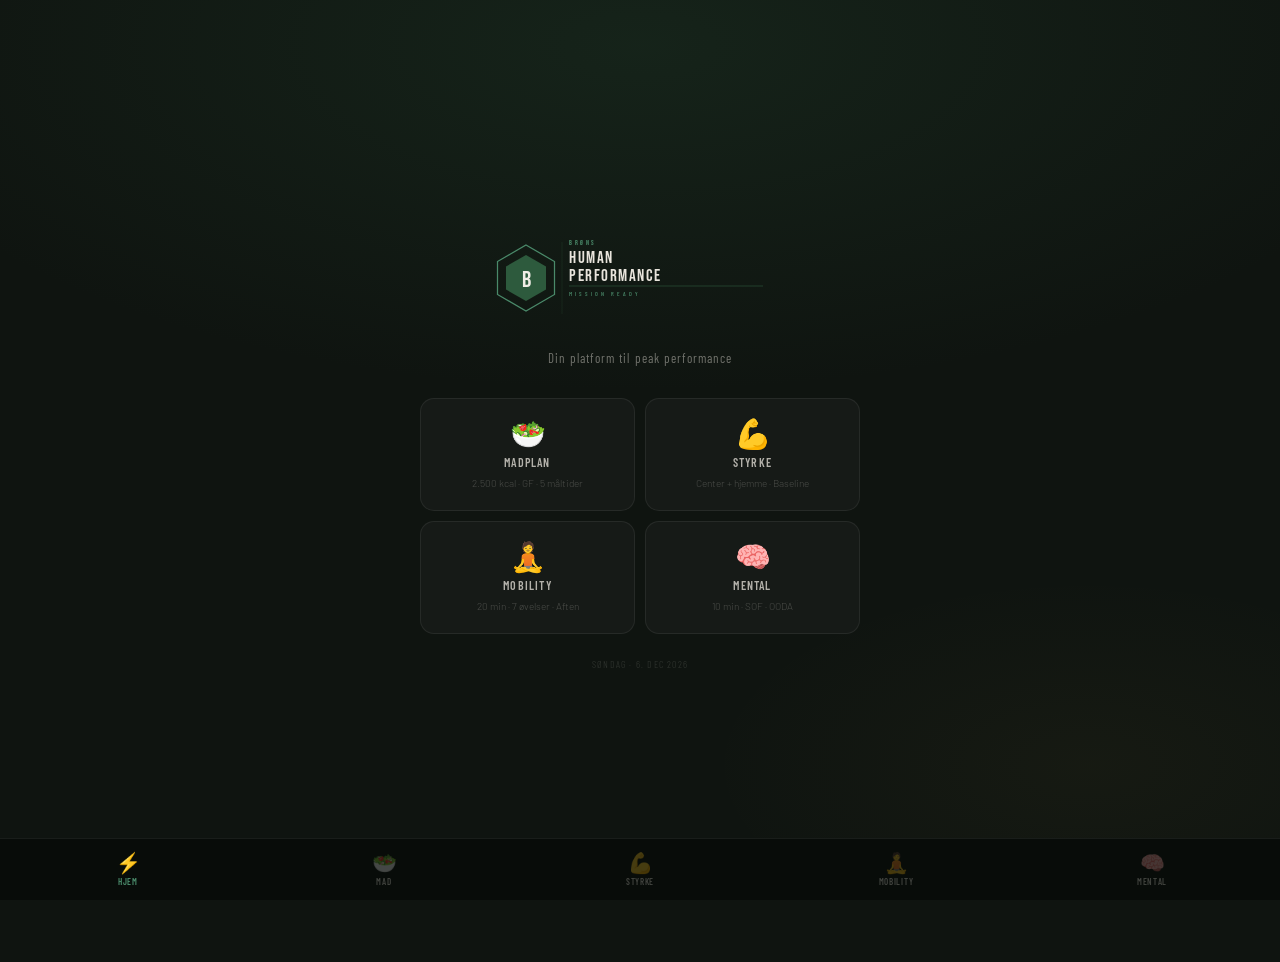
==== index.html.html @ a3b0b92b "Add files via upload" ====
<!DOCTYPE html>
<html lang="da">
<head>
<meta charset="UTF-8">
<meta name="viewport" content="width=device-width, initial-scale=1.0, viewport-fit=cover">
<meta name="apple-mobile-web-app-capable" content="yes">
<meta name="apple-mobile-web-app-status-bar-style" content="black-translucent">
<meta name="apple-mobile-web-app-title" content="BHP">
<meta name="mobile-web-app-capable" content="yes">
<meta name="theme-color" content="#0F1410">
<link rel="icon" type="image/png" sizes="32x32" href="[data-uri]">
<link rel="apple-touch-icon" sizes="180x180" href="[data-uri]">
<link rel="icon" type="image/png" sizes="512x512" href="[data-uri]">
<title>Brøns Human Performance</title>
<link href="https://fonts.googleapis.com/css2?family=Bebas+Neue&family=Barlow:wght@300;400;500;600;700&family=Barlow+Condensed:wght@300;400;500;600;700&family=Instrument+Serif:ital@0;1&family=DM+Sans:wght@300;400;500&family=Fraunces:wght@400;600;700&display=swap" rel="stylesheet">
<style>

/* ═══════════════════════════════════
   DESIGN SYSTEM — DARK
   Brøns Human Performance
═══════════════════════════════════ */
:root{
  --bg:#0F1410;
  --sur:#161A17;
  --sur2:#1C211E;
  --bor:rgba(255,255,255,0.07);
  --bor2:rgba(255,255,255,0.12);
  --txt:#E8E4DC;
  --mut:rgba(232,228,220,0.45);
  --mut2:rgba(232,228,220,0.25);
  --acc:#2D5A3D;
  --acl:rgba(45,90,61,0.15);
  --acm:#4A8A6A;
  --gold:#C8A84B;
  --goldl:rgba(200,168,75,0.12);
  --red:#C85A5A;
  --redl:rgba(200,90,90,0.12);
  --blue:#5A8AC8;
  --bluel:rgba(90,138,200,0.12);
  --pink:#A05070;
  --pinkl:rgba(160,80,112,0.12);
  --amber:#C89050;
  --ambl:rgba(200,144,80,0.12);
  --rad:10px;
}
*{box-sizing:border-box;margin:0;padding:0}
html{-webkit-text-size-adjust:100%}
body{
  background:var(--bg);
  font-family:'Barlow',sans-serif;
  font-weight:300;
  color:var(--txt);
  min-height:100vh;
  overflow-x:hidden;
  -webkit-font-smoothing:antialiased;
}

/* ── APP SHELL ── */
.app-header{
  position:fixed;top:0;left:0;right:0;
  z-index:200;
  height:54px;
  padding-top:env(safe-area-inset-top,0px);
  background:rgba(12,16,13,0.95);
  border-bottom:1px solid var(--bor);
  display:flex;align-items:center;
  justify-content:space-between;
  padding-left:1.25rem;padding-right:1rem;
  backdrop-filter:blur(16px);
  -webkit-backdrop-filter:blur(16px);
}
.app-header.hidden{display:none}
.header-module{
  font-family:'Barlow Condensed',sans-serif;
  font-size:16px;font-weight:600;
  letter-spacing:0.1em;text-transform:uppercase;
  color:var(--txt);
}
.header-logo-small{display:flex;align-items:center;}

.app-nav{
  position:fixed!important;bottom:0!important;left:0!important;right:0!important;
  z-index:200!important;
  background:rgba(9,13,10,0.97);
  border-top:1px solid var(--bor);
  display:flex!important;
  padding-bottom:env(safe-area-inset-bottom,0px);
  height:calc(62px + env(safe-area-inset-bottom,0px));
  backdrop-filter:blur(16px);
  -webkit-backdrop-filter:blur(16px);
}
.nav-item{
  flex:1;display:flex;flex-direction:column;
  align-items:center;justify-content:center;gap:3px;
  cursor:pointer;-webkit-tap-highlight-color:transparent;
  touch-action:manipulation;border:none;background:none;
  color:var(--mut2);transition:color 0.18s;
  min-height:44px;padding:6px 4px;
}
.nav-item.active{color:var(--acm);}
.nav-item:active{opacity:0.6;transform:scale(0.95);}
.nav-icon{font-size:20px;line-height:1;}
.nav-label{
  font-family:'Barlow Condensed',sans-serif;
  font-size:9px;font-weight:600;
  letter-spacing:0.08em;text-transform:uppercase;
}

.view-panel{
  display:none;min-height:100vh;
  padding-top:54px;
  padding-bottom:calc(62px + env(safe-area-inset-bottom,0px));
  background:var(--bg);
}
.view-panel.active{display:block;}
#view-home{padding-top:0;background:var(--bg);}

/* ── SPLASH ── */
.splash{
  min-height:100vh;
  display:flex;flex-direction:column;
  align-items:center;justify-content:center;
  padding:2rem 1.5rem;text-align:center;
  position:relative;overflow:hidden;
}
.splash::before{
  content:'';position:absolute;inset:0;
  background:
    radial-gradient(ellipse 90% 55% at 50% 5%, rgba(45,90,61,0.22) 0%, transparent 70%),
    radial-gradient(ellipse 50% 35% at 85% 85%, rgba(200,168,75,0.04) 0%, transparent 60%);
  pointer-events:none;
}
.splash-content{position:relative;z-index:1;width:100%;max-width:440px;margin:0 auto;}
.splash-logo{margin-bottom:1.5rem;display:flex;justify-content:center;}
.splash-tagline{
  font-family:'Barlow Condensed',sans-serif;
  font-size:13px;font-weight:400;
  color:var(--mut);letter-spacing:0.08em;
  margin-bottom:2rem;
}
.splash-grid{display:grid;grid-template-columns:1fr 1fr;gap:10px;margin-bottom:1.5rem;}
.splash-card{
  background:var(--sur);border:1px solid var(--bor);border-radius:14px;
  padding:1.25rem 0.75rem;cursor:pointer;
  -webkit-tap-highlight-color:transparent;touch-action:manipulation;
  transition:all 0.18s;display:flex;flex-direction:column;
  align-items:center;gap:7px;min-height:44px;
}
.splash-card:active{background:var(--acl);border-color:rgba(74,138,106,0.3);transform:scale(0.97);}
.splash-card-icon{font-size:1.8rem;line-height:1;}
.splash-card-label{
  font-family:'Barlow Condensed',sans-serif;
  font-size:12px;font-weight:600;letter-spacing:0.1em;text-transform:uppercase;
  color:rgba(232,228,220,0.75);
}
.splash-card-sub{font-size:10px;color:var(--mut2);text-align:center;line-height:1.4;}
.splash-date{
  font-family:'Barlow Condensed',sans-serif;font-size:10px;
  color:rgba(232,228,220,0.16);letter-spacing:0.12em;text-transform:uppercase;
}

/* ── MODULE SHARED HEADER ── */
.mod-hero{
  background:var(--sur);
  border-bottom:1px solid var(--bor);
  padding:1.5rem 1.25rem 1.25rem;
}
.mod-hero-eye{
  font-size:10px;font-weight:600;letter-spacing:0.18em;text-transform:uppercase;
  color:var(--acm);margin-bottom:0.5rem;
}
.mod-hero-title{
  font-family:'Bebas Neue',sans-serif;
  font-size:clamp(2.4rem,8vw,3.5rem);line-height:0.9;
  letter-spacing:0.02em;color:var(--txt);margin-bottom:0.5rem;
}
.mod-hero-title .g{color:var(--acm);}
.mod-hero-sub{font-size:13px;color:var(--mut);line-height:1.6;}

/* ── CARDS & BLOCKS ── */
.card{
  background:var(--sur);border:1px solid var(--bor);
  border-radius:var(--rad);overflow:hidden;margin-bottom:10px;
}
.card-head{
  display:flex;align-items:center;gap:10px;padding:0.9rem 1.1rem;
  cursor:pointer;-webkit-tap-highlight-color:transparent;
  touch-action:manipulation;user-select:none;min-height:52px;
}
.card-head:active{background:var(--sur2);}
.card-body{display:none;border-top:1px solid var(--bor);padding:1.1rem;background:var(--sur2);}
.card.open .card-body{display:block;}
.card-arrow{
  font-size:14px;color:var(--mut);transition:transform 0.22s;flex-shrink:0;
  width:26px;height:26px;border-radius:50%;
  border:1px solid var(--bor);display:flex;align-items:center;justify-content:center;
}
.card.open .card-arrow{transform:rotate(180deg);}

/* ── NOTE BOXES ── */
.note{
  border-radius:6px;padding:0.65rem 0.9rem;font-size:13px;
  line-height:1.65;margin-top:0.65rem;
}
.note strong{font-weight:600;}
.note-grn{background:var(--acl);border-left:2px solid var(--acc);color:var(--acm);}
.note-red{background:var(--redl);border-left:2px solid var(--red);color:#E09090;}
.note-gold{background:var(--goldl);border-left:2px solid var(--gold);color:#D4B060;}
.note-blue{background:var(--bluel);border-left:2px solid var(--blue);color:#8AB0E0;}
.note-amb{background:var(--ambl);border-left:2px solid var(--amber);color:#D4A060;}

/* ── SECTION WRAPPER ── */
.module-wrap{max-width:720px;margin:0 auto;padding:1.25rem 1rem;}

/* ── TABLES ── */
table{width:100%;border-collapse:collapse;margin-bottom:0.85rem;}
th{
  font-size:10px;font-weight:600;letter-spacing:0.1em;text-transform:uppercase;
  color:var(--mut);text-align:left;padding:6px 8px;border-bottom:1px solid var(--bor2);
}
td{padding:7px 8px;border-bottom:1px solid var(--bor);vertical-align:middle;font-size:13px;color:var(--txt);}
tr:last-child td{border-bottom:none;}

/* ── INPUTS ── */
.wi{
  width:88px;padding:5px 8px;border:1px solid var(--bor2);border-radius:6px;
  font-family:'Barlow',sans-serif;font-size:14px;font-weight:500;
  color:var(--acm);background:var(--acl);outline:none;text-align:center;
  -webkit-appearance:none;
}
.wi:focus{border-color:var(--acm);}
.wi::placeholder{color:rgba(74,138,106,0.4);font-weight:300;}
.na{
  width:100%;padding:8px 10px;border:1px solid var(--bor2);border-radius:6px;
  font-family:'Barlow',sans-serif;font-size:13px;font-weight:300;
  color:var(--txt);background:var(--sur);outline:none;resize:vertical;min-height:56px;
}
.na:focus{border-color:var(--acm);}

/* ── LABELS ── */
.fl{
  font-size:10px;font-weight:600;letter-spacing:0.1em;text-transform:uppercase;
  color:var(--mut);margin-bottom:5px;display:block;
}
.fr{margin-bottom:0.8rem;}
.tc{display:grid;grid-template-columns:1fr 1fr;gap:0.85rem;}
@media(max-width:480px){.tc{grid-template-columns:1fr;}}
.ad{
  font-size:12px;color:var(--mut);background:var(--sur2);
  border:1px solid var(--bor);border-radius:5px;
  padding:4px 9px;display:inline-block;
}

/* ── MADPLAN ── */
.header{background:var(--sur);border-bottom:1px solid var(--bor);padding:1.5rem 1.25rem 1.25rem;}
.header-label{font-size:10px;font-weight:600;letter-spacing:0.16em;text-transform:uppercase;color:var(--acm);margin-bottom:0.5rem;}
.header-title{font-family:'Bebas Neue',sans-serif;font-size:clamp(2.4rem,8vw,3.5rem);line-height:0.9;color:var(--txt);margin-bottom:0.4rem;}
.header-sub{font-size:13px;color:var(--mut);}
.macro-summary{background:var(--sur2);border-bottom:1px solid var(--bor);padding:1rem 1.25rem;}
.macro-summary-title{font-size:10px;font-weight:600;letter-spacing:0.12em;text-transform:uppercase;color:var(--mut);margin-bottom:0.75rem;}
.macro-grid{display:grid;grid-template-columns:repeat(auto-fit,minmax(90px,1fr));gap:7px;}
.macro-card{border-radius:8px;padding:0.8rem 0.9rem;display:flex;flex-direction:column;gap:3px;}
.macro-label{font-size:9px;font-weight:600;letter-spacing:0.06em;text-transform:uppercase;}
.macro-val{font-family:'Bebas Neue',sans-serif;font-size:1.6rem;line-height:1;}
.macro-unit{font-size:11px;opacity:0.65;margin-top:1px;}
.macro-kcal{background:var(--acl);color:var(--acm);}
.macro-protein{background:var(--bluel);color:var(--blue);}
.macro-carb{background:var(--goldl);color:var(--gold);}
.macro-fat{background:var(--pinkl);color:var(--pink);}
.macro-fiber{background:var(--ambl);color:var(--amber);}
.micro-bar{background:var(--sur);border-bottom:1px solid var(--bor);padding:0.9rem 1.25rem;}
.micro-bar-title{font-size:10px;font-weight:600;letter-spacing:0.12em;text-transform:uppercase;color:var(--mut);margin-bottom:0.6rem;}
.micro-pills{display:flex;flex-wrap:wrap;gap:6px;}
.micro-pill{
  background:var(--sur2);border:1px solid var(--bor2);border-radius:20px;
  padding:4px 10px;font-size:12px;color:var(--txt);display:flex;align-items:center;gap:4px;
}
.micro-pill strong{font-weight:500;color:var(--acm);}
.meals{max-width:720px;margin:1.1rem auto;padding:0 1rem;display:flex;flex-direction:column;gap:10px;}
.meal-card{background:var(--sur);border-radius:12px;border:1px solid var(--bor);overflow:hidden;}
.meal-header{
  display:flex;align-items:center;gap:10px;padding:0.9rem 1.1rem;
  cursor:pointer;-webkit-tap-highlight-color:transparent;
  touch-action:manipulation;user-select:none;min-height:56px;
}
.meal-header:active{background:var(--sur2);}
.meal-num{
  width:38px;height:38px;border-radius:9px;background:var(--acl);color:var(--acm);
  display:flex;align-items:center;justify-content:center;
  font-family:'Bebas Neue',sans-serif;font-size:18px;flex-shrink:0;
}
.meal-info{flex:1;min-width:0;}
.meal-name{font-size:14px;font-weight:500;color:var(--txt);margin-bottom:3px;line-height:1.3;}
.meal-tags{display:flex;gap:5px;flex-wrap:wrap;}
.meal-tag{font-size:10px;padding:2px 7px;border-radius:10px;font-weight:500;}
.tag-protein{background:var(--bluel);color:var(--blue);}
.tag-carb{background:var(--goldl);color:var(--gold);}
.tag-fat{background:var(--pinkl);color:var(--pink);}
.tag-fiber{background:var(--ambl);color:var(--amber);}
.meal-right{display:flex;align-items:center;gap:8px;flex-shrink:0;}
.meal-kcal{font-family:'Bebas Neue',sans-serif;font-size:1.2rem;color:var(--acm);}
.meal-arrow{
  width:26px;height:26px;border-radius:50%;background:var(--acl);
  color:var(--acm);display:flex;align-items:center;justify-content:center;
  font-size:14px;transition:transform 0.22s;flex-shrink:0;
}
.meal-card.open .meal-arrow{transform:rotate(180deg);}
.meal-body{display:none;border-top:1px solid var(--bor);padding:1.1rem;background:var(--sur2);}
.meal-card.open .meal-body{display:block;}
.ingredient-list{list-style:none;margin-bottom:0.85rem;}
.ingredient-row{
  display:flex;justify-content:space-between;align-items:baseline;
  padding:7px 0;border-bottom:1px solid var(--bor);font-size:13px;gap:8px;
}
.ingredient-row:last-child{border-bottom:none;}
.ing-name{color:var(--txt);flex:1;}
.ing-amount{color:var(--mut);font-size:12px;text-align:right;flex-shrink:0;}
.meal-macros{display:grid;grid-template-columns:repeat(4,1fr);gap:5px;margin-top:0.75rem;}
.mm{border-radius:7px;padding:6px 5px;text-align:center;}
.mm-label{font-size:9px;text-transform:uppercase;letter-spacing:0.06em;opacity:0.65;}
.mm-val{font-size:13px;font-weight:500;margin-top:1px;}
.totals-card{max-width:720px;margin:0 auto 1.5rem;padding:0 1rem;}
.totals-inner{background:var(--acc);border-radius:12px;padding:1.25rem 1.5rem;}
.totals-title{font-size:10px;letter-spacing:0.12em;text-transform:uppercase;color:rgba(232,228,220,0.55);margin-bottom:0.85rem;}
.totals-grid{display:grid;grid-template-columns:repeat(auto-fit,minmax(80px,1fr));gap:10px;}
.total-label{font-size:10px;color:rgba(232,228,220,0.55);margin-bottom:2px;}
.total-val{font-family:'Bebas Neue',sans-serif;font-size:1.4rem;font-weight:400;color:var(--txt);}
.total-unit{font-size:11px;color:rgba(232,228,220,0.5);}
.install-bar{display:none;}

/* ── STYRKE TRACKER ── */
.bsec{background:var(--sur2);padding:1rem 1.25rem;border-bottom:1px solid var(--bor);}
.binn{max-width:720px;margin:0 auto;}
.btop{display:flex;align-items:flex-start;justify-content:space-between;gap:1rem;flex-wrap:wrap;margin-bottom:0.85rem;}
.btitl{font-family:'Bebas Neue',sans-serif;font-size:1.3rem;color:var(--acm);letter-spacing:0.05em;}
.bsubt{font-size:11px;color:var(--mut);margin-top:2px;}
.bgrid{display:grid;grid-template-columns:repeat(auto-fit,minmax(120px,1fr));gap:7px;}
.bcard{background:var(--sur);border-radius:8px;padding:0.7rem 0.85rem;border:1px solid var(--bor);}
.bcnm{font-size:9.5px;font-weight:600;letter-spacing:0.06em;text-transform:uppercase;color:var(--mut);margin-bottom:0.45rem;}
.bcls{display:flex;gap:4px;margin-bottom:3px;}
.bclb{display:flex;gap:4px;font-size:8.5px;color:var(--mut2);}
.bclb span,.bcls span{flex:1;text-align:center;}
.lb{flex:1;text-align:center;font-family:'Bebas Neue',sans-serif;font-size:0.95rem;border-radius:3px;padding:2px 3px;color:var(--mut);background:var(--sur2);}
.lg{flex:1;text-align:center;font-family:'Bebas Neue',sans-serif;font-size:0.95rem;border-radius:3px;padding:2px 3px;color:var(--acm);background:var(--acl);}
.lgr{flex:1;text-align:center;font-family:'Bebas Neue',sans-serif;font-size:0.95rem;border-radius:3px;padding:2px 3px;color:var(--gold);background:var(--goldl);}
.winb{width:72px;padding:4px 8px;border:1px solid var(--bor2);border-radius:6px;font-family:'Barlow',sans-serif;font-size:14px;font-weight:500;color:var(--acm);background:var(--acl);outline:none;text-align:center;}
.winb:focus{border-color:var(--acm);}
.winb::placeholder{color:rgba(74,138,106,0.4);}
.adsp{font-size:11px;color:var(--mut);font-style:italic;}
.savebtn{display:none;}
.prog{max-width:720px;margin:0 auto;padding:1.25rem 1rem;}
.view{display:block;}
.sticky{
  position:sticky;top:54px;z-index:10;
  background:rgba(12,16,13,0.96);
  border-bottom:1px solid var(--bor);
  padding:0.55rem 1.25rem;
  display:flex;gap:6px;align-items:center;flex-wrap:wrap;
  backdrop-filter:blur(12px);
}
.nb{
  padding:5px 12px;background:transparent;border:1px solid var(--bor2);
  color:var(--mut);font-family:'Barlow Condensed',sans-serif;font-size:11px;
  font-weight:600;letter-spacing:0.07em;text-transform:uppercase;
  border-radius:3px;cursor:pointer;transition:all 0.18s;white-space:nowrap;
}
.nb.active{background:var(--acc);border-color:var(--acc);color:var(--txt);}
.sstatus{margin-left:auto;font-size:11px;color:var(--acm);font-weight:500;}
.blk{margin-top:1.5rem;margin-bottom:0.6rem;}
.blk:first-child{margin-top:0;}
.bh{display:flex;align-items:center;gap:10px;margin-bottom:0.5rem;}
.blet{font-family:'Bebas Neue',sans-serif;font-size:2rem;line-height:1;flex-shrink:0;width:32px;}
.bif{flex:1;}
.bna{font-size:10px;font-weight:700;letter-spacing:0.12em;text-transform:uppercase;color:var(--mut);}
.bsub{font-size:13px;font-weight:500;color:var(--txt);}
.bti{font-family:'Bebas Neue',sans-serif;font-size:1rem;flex-shrink:0;}
.bln{height:2px;border-radius:1px;margin-bottom:0.6rem;}
.cp .blet{color:rgba(200,144,80,0.2);}.cp .bti{color:var(--amber);}.cp .bln{background:var(--amber);}
.ca .blet{color:rgba(45,90,61,0.25);}.ca .bti{color:var(--acm);}.ca .bln{background:var(--acm);}
.cb .blet{color:rgba(90,138,200,0.2);}.cb .bti{color:var(--blue);}.cb .bln{background:var(--blue);}
.cc .blet{color:rgba(160,80,112,0.2);}.cc .bti{color:var(--pink);}.cc .bln{background:var(--pink);}
.cd .blet{color:rgba(200,90,90,0.2);}.cd .bti{color:var(--red);}.cd .bln{background:var(--red);}
.ce .blet{color:rgba(74,138,106,0.15);}.ce .bti{color:var(--acm);}.ce .bln{background:rgba(74,138,106,0.4);}
.copt .blet{color:rgba(90,138,200,0.12);}.copt .bti{color:rgba(90,138,200,0.5);}.copt .bln{background:rgba(90,138,200,0.2);}
.ec{background:var(--sur);border-radius:9px;border:1px solid var(--bor);margin-bottom:8px;overflow:hidden;}
.eh{display:flex;align-items:center;gap:9px;padding:0.8rem 1rem;cursor:pointer;-webkit-tap-highlight-color:transparent;touch-action:manipulation;user-select:none;min-height:50px;}
.eh:active{background:var(--sur2);}
.es{width:4px;border-radius:2px;align-self:stretch;flex-shrink:0;}
.sp{background:var(--amber);}.sa{background:var(--acm);}.sb{background:var(--blue);}
.sc{background:var(--pink);}.sd{background:var(--red);}.se{background:rgba(74,138,106,0.5);}.sopt{background:rgba(90,138,200,0.4);}
.en{font-family:'Bebas Neue',sans-serif;font-size:1.5rem;line-height:1;color:rgba(232,228,220,0.15);flex-shrink:0;width:24px;text-align:center;}
.ei{flex:1;min-width:0;}
.enm{font-size:14px;font-weight:500;color:var(--txt);margin-bottom:2px;}
.emt{font-size:11px;color:var(--mut);}
.arr{font-size:14px;color:var(--mut);transition:transform 0.22s;flex-shrink:0;width:24px;height:24px;border-radius:50%;border:1px solid var(--bor);display:flex;align-items:center;justify-content:center;}
.ec.open .arr{transform:rotate(180deg);}
.ebody{display:none;border-top:1px solid var(--bor);padding:1rem;background:var(--sur2);}
.ec.open .ebody{display:block;}
.clbl{font-size:10px;font-weight:600;letter-spacing:0.1em;text-transform:uppercase;color:var(--mut);margin-bottom:0.6rem;display:block;}
.dur{background:var(--acl);border-radius:7px;padding:0.55rem 0.8rem;margin-bottom:0.8rem;display:flex;align-items:center;gap:8px;}
.dur-t{font-size:13px;color:var(--acm);font-weight:500;}
.dur-s{font-size:11px;color:var(--acm);opacity:0.7;}
.n-grn{background:var(--acl);border-left:2px solid var(--acc);color:var(--acm);}
.n-teal{background:rgba(45,90,61,0.1);border-left:2px solid var(--acm);color:var(--acm);}
.n-red{background:var(--redl);border-left:2px solid var(--red);color:#E09090;}
.n-amb{background:var(--ambl);border-left:2px solid var(--amber);color:#D4A060;}
.n-blu{background:var(--bluel);border-left:2px solid var(--blue);color:#8AB0E0;}
.n-gold{background:var(--goldl);border-left:2px solid var(--gold);color:#D4B060;}
.n-sof{background:var(--acl);border-left:2px solid var(--acm);color:var(--acm);}
.n-skade{background:var(--redl);border-left:2px solid var(--red);color:#E09090;}
.nb-block{border-radius:6px;padding:0.6rem 0.85rem;font-size:12px;line-height:1.65;margin-top:0.5rem;}
.nb-block strong{font-weight:600;}
.pn{background:var(--acl);border-left:2px solid var(--acc);border-radius:0 5px 5px 0;padding:0.55rem 0.8rem;font-size:12px;color:var(--acm);line-height:1.65;margin-top:0.6rem;}
.pn strong{font-weight:600;}
.sn{background:var(--redl);border-left:2px solid var(--red);border-radius:0 5px 5px 0;padding:0.55rem 0.8rem;font-size:12px;color:#E09090;line-height:1.65;margin-top:0.5rem;}
.sn strong{font-weight:600;}
.on{background:var(--bluel);border-left:2px solid var(--blue);border-radius:0 5px 5px 0;padding:0.55rem 0.8rem;font-size:12px;color:#8AB0E0;line-height:1.65;margin-top:0.5rem;}
.hb{background:none;border:1px solid var(--bor);border-radius:5px;padding:3px 9px;font-size:10px;font-weight:600;color:var(--mut);cursor:pointer;letter-spacing:0.06em;text-transform:uppercase;margin-top:0.6rem;}
.hb:hover{border-color:var(--acm);color:var(--acm);}
.hl{display:none;margin-top:0.4rem;background:var(--sur);border-radius:5px;border:1px solid var(--bor);overflow:hidden;}
.hl.show{display:block;}
.hi2{padding:6px 10px;border-bottom:1px solid var(--bor);font-size:11px;display:flex;justify-content:space-between;gap:6px;flex-wrap:wrap;}
.hi2:last-child{border-bottom:none;}
.hid{color:var(--txt);font-weight:500;}.hiw{color:var(--acm);font-weight:500;}
.prog-box{background:var(--acl);border-radius:5px;padding:0.5rem 0.7rem;font-size:11px;color:var(--acm);margin-top:0.5rem;line-height:1.6;}
.ex-grid{display:grid;grid-template-columns:1fr 1fr;gap:0.85rem;}
@media(max-width:480px){.ex-grid{grid-template-columns:1fr;}}
.blabel{font-size:10px;font-weight:600;letter-spacing:0.08em;text-transform:uppercase;color:var(--mut);margin-bottom:6px;margin-top:8px;display:block;}
.blabel:first-child{margin-top:0;}
.tm{font-size:11px;color:var(--mut);padding:4px 0;}

/* ── MOBILITY ── */
.hero{background:var(--sur);border-bottom:1px solid var(--bor);padding:2rem 1.25rem 1.5rem;position:relative;overflow:hidden;}
.hero::before{content:'';position:absolute;inset:0;background:radial-gradient(ellipse 80% 60% at 50% -10%, rgba(74,138,106,0.12) 0%, transparent 70%);pointer-events:none;}
.hi{position:relative;z-index:1;}
.eye{font-size:10px;font-weight:600;letter-spacing:0.18em;text-transform:uppercase;color:var(--acm);margin-bottom:0.4rem;display:flex;align-items:center;gap:8px;}
.eye::before{content:'';width:20px;height:1px;background:var(--acm);}
.htit{font-family:'Bebas Neue',sans-serif;font-size:clamp(2.4rem,8vw,3.5rem);line-height:0.9;letter-spacing:0.02em;color:var(--txt);margin-bottom:0.5rem;}
.htit .g{color:var(--acm);}
.hsub{font-size:13px;color:var(--mut);line-height:1.6;}
.hpills{display:flex;flex-wrap:wrap;gap:6px;margin-top:0.85rem;}
.hp{background:var(--sur2);border:1px solid var(--bor);border-radius:3px;padding:4px 10px;font-size:10px;font-weight:500;letter-spacing:0.08em;text-transform:uppercase;color:var(--mut);}
.hp.gold{border-color:rgba(200,168,75,0.3);color:var(--gold);}
.prog-mob{max-width:720px;margin:1.25rem auto 0;padding:0 1rem;}
.ex{background:var(--sur);border-radius:12px;border:1px solid var(--bor);margin-bottom:12px;overflow:hidden;transition:border-color 0.2s;}
.ex:hover{border-color:var(--bor2);}
.ex-head{display:flex;align-items:flex-start;gap:10px;padding:0.9rem 1.1rem;cursor:pointer;-webkit-tap-highlight-color:transparent;touch-action:manipulation;user-select:none;min-height:56px;}
.ex-head:active{background:var(--sur2);}
.ex-stripe{width:4px;border-radius:2px;align-self:stretch;flex-shrink:0;margin-top:3px;}
.ex-num{font-family:'Bebas Neue',sans-serif;font-size:1.5rem;line-height:1;color:rgba(232,228,220,0.12);flex-shrink:0;width:28px;text-align:center;margin-top:2px;}
.ex-info{flex:1;min-width:0;}
.ex-name{font-size:14px;font-weight:500;color:var(--txt);margin-bottom:3px;}
.ex-sub{font-size:11px;color:var(--mut);margin-bottom:5px;}
.tags{display:flex;gap:5px;flex-wrap:wrap;}
.tag{font-size:10px;font-weight:600;padding:2px 7px;border-radius:10px;}
.ex-right{display:flex;flex-direction:column;align-items:flex-end;gap:4px;flex-shrink:0;}
.ex-time{font-family:'Bebas Neue',sans-serif;font-size:1.3rem;line-height:1;}
.arr2{font-size:14px;color:var(--mut);transition:transform 0.22s;width:24px;height:24px;border-radius:50%;border:1px solid var(--bor);display:flex;align-items:center;justify-content:center;}
.ex.open .arr2{transform:rotate(180deg);}
.ex-body{display:none;border-top:1px solid var(--bor);background:var(--sur2);}
.ex.open .ex-body{display:block;}
.ex-grid{display:grid;grid-template-columns:1fr 1fr;gap:0;}
@media(max-width:540px){.ex-grid{grid-template-columns:1fr;}}
.ex-col{padding:1rem 1.1rem;}
.ex-col+.ex-col{border-left:1px solid var(--bor);}
@media(max-width:540px){.ex-col+.ex-col{border-left:none;border-top:1px solid var(--bor);}}
.steps{list-style:none;display:flex;flex-direction:column;gap:7px;margin-bottom:0.85rem;}
.step{display:flex;gap:8px;font-size:13px;color:var(--txt);line-height:1.55;}
.step-n{font-family:'Bebas Neue',sans-serif;font-size:1rem;color:var(--acm);flex-shrink:0;width:18px;line-height:1.4;}
.yt{display:inline-flex;align-items:center;gap:5px;border-radius:6px;padding:6px 11px;font-size:11px;font-weight:600;text-decoration:none;transition:opacity 0.2s;margin-top:0.25rem;width:fit-content;}
.yt:hover{opacity:0.82;}
.yt-red{background:#CC0000;color:#fff;}
.yt-teal{background:var(--acm);color:#fff;}
.yts{display:flex;flex-direction:column;gap:6px;}
.summary{background:var(--sur);border-top:1px solid var(--bor);padding:1.25rem 1.5rem;margin-top:1rem;}
.st{font-family:'Bebas Neue',sans-serif;font-size:1.3rem;color:var(--acm);margin-bottom:0.85rem;letter-spacing:0.05em;}
.sg{display:grid;grid-template-columns:repeat(auto-fit,minmax(180px,1fr));gap:8px;}
.si{background:var(--sur2);border-radius:7px;padding:0.75rem 0.9rem;border-left:2px solid var(--acc);}
.sl{font-size:9.5px;letter-spacing:0.1em;text-transform:uppercase;color:var(--mut);margin-bottom:3px;}
.sv{font-size:12px;color:var(--txt);line-height:1.55;}
.c1 .ex-stripe,.c1 .ex-time{background:var(--acm);color:var(--acm);}
.c1 .ex-time{background:transparent;}
.c2 .ex-stripe{background:var(--acc);}.c2 .ex-time{color:var(--acc);}
.c3 .ex-stripe{background:var(--blue);}.c3 .ex-time{color:var(--blue);}
.c4 .ex-stripe{background:var(--amber);}.c4 .ex-time{color:var(--amber);}
.c5 .ex-stripe{background:var(--pink);}.c5 .ex-time{color:var(--pink);}
.c6 .ex-stripe{background:rgba(90,138,200,0.6);}.c6 .ex-time{color:rgba(90,138,200,0.8);}
.c7 .ex-stripe{background:var(--gold);}.c7 .ex-time{color:var(--gold);}
.tag-hip{background:var(--pinkl);color:var(--pink);}
.tag-run{background:var(--acl);color:var(--acm);}
.tag-ryg{background:var(--bluel);color:var(--blue);}
.tag-hof{background:var(--redl);color:var(--red);}
.tag-flex{background:var(--ambl);color:var(--amber);}
.tag-core{background:rgba(90,138,200,0.12);color:rgba(90,138,200,0.8);}
.tag-main{background:var(--acl);color:var(--acm);}
.nb-note{border-radius:6px;padding:0.6rem 0.85rem;font-size:12px;line-height:1.65;margin-top:0.5rem;}
.nb-note strong{font-weight:600;}
.bsec-mob{background:var(--sur2);padding:1rem 1.25rem;border-bottom:1px solid var(--bor);}
.bhist-btn{background:none;border:1px solid var(--bor);border-radius:5px;padding:3px 9px;font-size:10px;font-weight:600;color:var(--mut);cursor:pointer;letter-spacing:0.06em;text-transform:uppercase;margin-top:0.6rem;width:100%;}
.bhist{display:none;margin-top:0.45rem;background:var(--sur);border-radius:5px;border:1px solid var(--bor);overflow:hidden;}
.bhist.show{display:block;}
.bhi{padding:5px 8px;border-bottom:1px solid var(--bor);font-size:10px;display:flex;justify-content:space-between;gap:6px;}
.bhi:last-child{border-bottom:none;}
.bhid{color:var(--txt);font-weight:500;}.bhiv{color:var(--acm);font-size:9.5px;}

/* ── MENTAL ── */
.hero-bg{position:absolute;inset:0;background:radial-gradient(ellipse 80% 60% at 50% -10%, rgba(200,168,75,0.08) 0%, transparent 70%), radial-gradient(ellipse 40% 40% at 90% 80%, rgba(74,138,106,0.04) 0%, transparent 60%);}
.hero-eyebrow{font-size:10px;font-weight:600;letter-spacing:0.22em;text-transform:uppercase;color:var(--gold);margin-bottom:1rem;position:relative;display:flex;align-items:center;gap:10px;}
.hero-eyebrow::before{content:'';width:24px;height:1px;background:var(--gold);}
.hero-title{font-family:'Bebas Neue',sans-serif;font-size:clamp(3.5rem,12vw,6rem);line-height:0.88;letter-spacing:0.02em;margin-bottom:1rem;position:relative;color:var(--txt);}
.hero-title .line2{color:var(--gold);font-family:'Instrument Serif',serif;font-style:italic;font-size:clamp(2.8rem,10vw,5rem);}
.hero-desc{font-size:14px;color:var(--mut);line-height:1.7;max-width:480px;position:relative;margin-bottom:1.25rem;}
.hero-pills{display:flex;flex-wrap:wrap;gap:6px;position:relative;}
.pill{background:var(--sur2);border:1px solid var(--bor);border-radius:2px;padding:4px 10px;font-size:10px;font-weight:500;letter-spacing:0.08em;text-transform:uppercase;color:var(--mut);}
.pill.gold{border-color:rgba(200,168,75,0.3);color:var(--gold);}
.identity-card{background:var(--goldl);border:1px solid rgba(200,168,75,0.2);border-radius:8px;padding:1.25rem;margin-bottom:1.25rem;position:relative;overflow:hidden;}
.identity-card::before{content:'"';position:absolute;top:-10px;right:14px;font-family:'Instrument Serif',serif;font-size:7rem;color:rgba(200,168,75,0.08);line-height:1;}
.identity-text{font-family:'Instrument Serif',serif;font-size:1.3rem;line-height:1.5;color:var(--gold);font-style:italic;position:relative;}
.identity-sub{font-size:11px;color:var(--mut);margin-top:0.5rem;letter-spacing:0.06em;}
.protocol-block{background:var(--sur);border:1px solid var(--bor);border-radius:8px;overflow:hidden;cursor:pointer;-webkit-tap-highlight-color:transparent;touch-action:manipulation;margin-bottom:8px;}
.protocol-block:active{opacity:0.85;}
.pb-head{display:flex;align-items:center;gap:10px;padding:0.9rem 1rem;min-height:52px;}
.pb-time{font-family:'Bebas Neue',sans-serif;font-size:1.7rem;line-height:1;flex-shrink:0;width:52px;}
.pb-divider{width:1px;height:34px;background:var(--bor);flex-shrink:0;}
.pb-info{flex:1;min-width:0;}
.pb-title{font-size:14px;font-weight:500;color:var(--txt);margin-bottom:2px;}
.pb-meta{font-size:11px;color:var(--mut);}
.pb-badge{font-size:9px;font-weight:600;letter-spacing:0.06em;padding:2px 7px;border-radius:2px;text-transform:uppercase;flex-shrink:0;}
.pb-arrow{font-size:13px;color:var(--mut);transition:transform 0.22s;flex-shrink:0;width:22px;height:22px;border-radius:50%;border:1px solid var(--bor);display:flex;align-items:center;justify-content:center;}
.protocol-block.open .pb-arrow{transform:rotate(180deg);}
.pb-body{display:none;border-top:1px solid var(--bor);padding:1rem;background:var(--sur2);}
.protocol-block.open .pb-body{display:block;}
.pb-steps{list-style:none;display:flex;flex-direction:column;gap:9px;margin-bottom:0.85rem;}
.pb-step{display:flex;gap:8px;font-size:13px;color:var(--txt);line-height:1.55;}
.pb-step-n{font-family:'Bebas Neue',sans-serif;font-size:1rem;color:var(--gold);flex-shrink:0;width:20px;line-height:1.4;}
.pb-note{border-radius:6px;padding:0.6rem 0.85rem;font-size:12px;line-height:1.65;margin-top:0.5rem;}
.pb-note strong{font-weight:600;}
.tool-card{background:var(--sur);border:1px solid var(--bor);border-radius:8px;padding:1rem 1.1rem;cursor:pointer;-webkit-tap-highlight-color:transparent;touch-action:manipulation;margin-bottom:8px;}
.tool-card:active{opacity:0.85;}
.tc-head{display:flex;align-items:flex-start;justify-content:space-between;gap:10px;margin-bottom:0;}
.tc-left{flex:1;}
.tc-origin{font-size:9.5px;font-weight:600;letter-spacing:0.12em;text-transform:uppercase;color:var(--mut);margin-bottom:3px;}
.tc-name{font-family:'Bebas Neue',sans-serif;font-size:1.35rem;letter-spacing:0.04em;line-height:1;margin-bottom:3px;color:var(--txt);}
.tc-tagline{font-size:12px;color:var(--mut);line-height:1.4;}
.tc-arrow{font-size:13px;color:var(--mut);transition:transform 0.22s;flex-shrink:0;margin-top:2px;}
.tool-card.open .tc-arrow{transform:rotate(180deg);}
.tc-body{display:none;border-top:1px solid var(--bor);padding-top:0.85rem;margin-top:0.85rem;font-size:13px;color:var(--mut);line-height:1.7;}
.tool-card.open .tc-body{display:block;}
.tc-apply{margin-top:0.65rem;font-size:12px;color:var(--gold);background:var(--goldl);border-radius:5px;padding:0.5rem 0.7rem;line-height:1.6;}
.tc-apply strong{font-weight:600;}
.t-gold .pb-time{color:var(--gold);}.t-gold .pb-badge{background:var(--goldl);color:var(--gold);border:1px solid rgba(200,168,75,0.2);}
.t-grn .pb-time{color:var(--acm);}.t-grn .pb-badge{background:var(--acl);color:var(--acm);border:1px solid rgba(45,90,61,0.2);}
.t-red .pb-time{color:var(--red);}.t-red .pb-badge{background:var(--redl);color:#E09090;border:1px solid rgba(200,90,90,0.2);}
.t-blu .pb-time{color:var(--blue);}.t-blu .pb-badge{background:var(--bluel);color:#8AB0E0;border:1px solid rgba(90,138,200,0.2);}
.t-mut .pb-time{color:var(--mut);}.t-mut .pb-badge{background:var(--sur2);color:var(--mut);border:1px solid var(--bor);}
.victory-days{display:grid;grid-template-columns:repeat(7,1fr);gap:5px;}
.vd-label{font-size:8px;text-align:center;color:var(--mut);letter-spacing:0.04em;}
.victory-grid{display:grid;grid-template-columns:repeat(7,1fr);gap:5px;margin-bottom:5px;}
.v-day{aspect-ratio:1;border-radius:4px;border:1px solid var(--bor);background:var(--sur);cursor:pointer;-webkit-tap-highlight-color:transparent;touch-action:manipulation;transition:all 0.18s;min-height:36px;}
.v-day.won{background:var(--acm);border-color:var(--acm);}
.v-day.lost{background:var(--redl);border-color:rgba(200,90,90,0.3);}
.victory-legend{display:flex;gap:14px;margin-top:0.65rem;font-size:12px;color:var(--mut);}
.vl-item{display:flex;align-items:center;gap:5px;}
.vl-dot{width:10px;height:10px;border-radius:2px;}
.quote-block{background:var(--sur2);border-left:3px solid var(--gold);border-radius:0 8px 8px 0;padding:0.9rem 1.1rem;margin:1rem 0;}
.quote-text{font-family:'Instrument Serif',serif;font-style:italic;font-size:1.05rem;line-height:1.6;color:var(--txt);margin-bottom:0.35rem;}
.quote-attr{font-size:11px;color:var(--mut);letter-spacing:0.08em;}
.protocol-grid{display:flex;flex-direction:column;gap:8px;}
.tools-grid{display:flex;flex-direction:column;gap:8px;}
.section{max-width:720px;margin:0 auto;padding:1.75rem 1.25rem;border-bottom:1px solid var(--bor);}
.section:last-child{border-bottom:none;}
.sec-label{font-size:9.5px;font-weight:700;letter-spacing:0.2em;text-transform:uppercase;color:var(--gold);margin-bottom:1.1rem;display:flex;align-items:center;gap:8px;}
.sec-label::after{content:'';flex:1;height:1px;background:var(--bor);}
.sec-title{font-family:'Bebas Neue',sans-serif;font-size:1.9rem;letter-spacing:0.05em;margin-bottom:0.65rem;line-height:1;color:var(--txt);}
.footer-men{background:var(--sur);border-top:1px solid var(--bor);padding:1.25rem;max-width:720px;margin:0 auto;}
.footer-title{font-family:'Bebas Neue',sans-serif;font-size:1.2rem;color:var(--acm);margin-bottom:0.65rem;letter-spacing:0.05em;}
.fgrid{display:grid;grid-template-columns:repeat(auto-fit,minmax(140px,1fr));gap:8px;}
.fi{background:var(--sur2);border-radius:6px;padding:0.65rem 0.85rem;border-left:2px solid var(--acc);}
.fi-l{font-size:9px;letter-spacing:0.1em;text-transform:uppercase;color:var(--mut);margin-bottom:3px;}
.fi-v{font-size:12px;color:var(--txt);line-height:1.5;}
/* footer for mobility */
.footer{background:var(--sur);border-top:1px solid var(--bor);padding:1.25rem 2rem;margin-top:0;}
.ft{font-family:'Bebas Neue',sans-serif;font-size:1.3rem;color:var(--acm);margin-bottom:0.75rem;}
.sg .si .sl{font-size:9.5px;letter-spacing:0.1em;text-transform:uppercase;color:var(--mut);margin-bottom:3px;}
.sg .si .sv{font-size:12px;color:var(--txt);line-height:1.5;}

</style>
</head>
<body>

<!-- FIXED HEADER -->
<header class="app-header hidden" id="app-header">
  <span class="header-module" id="header-title"></span>
  <div class="header-logo-small"><svg width="160" height="52" viewBox="0 0 340 110" xmlns="http://www.w3.org/2000/svg">
  <g transform="translate(40,55)">
    <polygon points="0,-37 32,-18.5 32,18.5 0,37 -32,18.5 -32,-18.5" fill="none" stroke="#4A8A6A" stroke-width="1.6"/>
    <polygon points="0,-26 22,-13 22,13 0,26 -22,13 -22,-13" fill="#2D5A3D"/>
    <text x="0" y="10" text-anchor="middle" font-family="Bebas Neue,sans-serif" font-size="25" fill="#F0EDE6">B</text>
  </g>
  <line x1="82" y1="14" x2="82" y2="96" stroke="#2D5A3D" stroke-width="0.7" opacity="0.5"/>
  <g transform="translate(92,18)">
    <text x="0" y="0" font-family="Bebas Neue,sans-serif" font-size="10" fill="#4A8A6A" letter-spacing="3">BRØNS</text>
    <text x="0" y="20" font-family="Bebas Neue,sans-serif" font-size="20" fill="#E8E4DC" letter-spacing="2">HUMAN PERFORMANCE</text>
    <line x1="0" y1="27" x2="226" y2="27" stroke="#2D5A3D" stroke-width="0.8"/>
    <text x="0" y="40" font-family="Barlow Condensed,sans-serif" font-size="8" font-weight="500" fill="#4A8A6A" letter-spacing="4">MISSION READY</text>
  </g>
</svg></div>
</header>

<!-- HOME / SPLASH -->
<div class="view-panel active" id="view-home">
  <div class="splash">
    <div class="splash-content">
      <div class="splash-logo"><svg width="300" height="96" viewBox="0 0 600 192" xmlns="http://www.w3.org/2000/svg">
  <g transform="translate(72,96)">
    <polygon points="0,-66 57,-33 57,33 0,66 -57,33 -57,-33" fill="none" stroke="#4A8A6A" stroke-width="2.5"/>
    <polygon points="0,-46 40,-23 40,23 0,46 -40,23 -40,-23" fill="#2D5A3D"/>
    <text x="0" y="18" text-anchor="middle" font-family="Bebas Neue,sans-serif" font-size="46" fill="#F0EDE6">B</text>
  </g>
  <line x1="144" y1="24" x2="144" y2="168" stroke="#2D5A3D" stroke-width="1" opacity="0.45"/>
  <g transform="translate(158,30)">
    <text x="0" y="0" font-family="Bebas Neue,sans-serif" font-size="14" fill="#4A8A6A" letter-spacing="5">BRØNS</text>
    <text x="0" y="36" font-family="Bebas Neue,sans-serif" font-size="34" fill="#E8E4DC" letter-spacing="3">HUMAN</text>
    <text x="0" y="72" font-family="Bebas Neue,sans-serif" font-size="34" fill="#E8E4DC" letter-spacing="3">PERFORMANCE</text>
    <line x1="0" y1="82" x2="388" y2="82" stroke="#2D5A3D" stroke-width="1.2"/>
    <text x="0" y="102" font-family="Barlow Condensed,sans-serif" font-size="12" font-weight="500" fill="#4A8A6A" letter-spacing="6">MISSION READY</text>
  </g>
</svg></div>
      <p class="splash-tagline">Din platform til peak performance</p>
      <div class="splash-grid">
        <div class="splash-card" onclick="showView('madplan')" ontouchend="st(event,'madplan')">
          <div class="splash-card-icon">🥗</div>
          <div class="splash-card-label">Madplan</div>
          <div class="splash-card-sub">2.500 kcal · GF · 5 måltider</div>
        </div>
        <div class="splash-card" onclick="showView('tracker')" ontouchend="st(event,'tracker')">
          <div class="splash-card-icon">💪</div>
          <div class="splash-card-label">Styrke</div>
          <div class="splash-card-sub">Center + hjemme · Baseline</div>
        </div>
        <div class="splash-card" onclick="showView('mobility')" ontouchend="st(event,'mobility')">
          <div class="splash-card-icon">🧘</div>
          <div class="splash-card-label">Mobility</div>
          <div class="splash-card-sub">20 min · 7 øvelser · Aften</div>
        </div>
        <div class="splash-card" onclick="showView('mental')" ontouchend="st(event,'mental')">
          <div class="splash-card-icon">🧠</div>
          <div class="splash-card-label">Mental</div>
          <div class="splash-card-sub">10 min · SOF · OODA</div>
        </div>
      </div>
      <div class="splash-date" id="splash-date"></div>
    </div>
  </div>
</div>

<!-- MADPLAN -->
<div class="view-panel" id="view-madplan">

<div class="install-bar" id="installBar">
  📱 Gem som app: tryk Del → "Føj til hjemmeskærm" (iOS) eller menuikonet (Android)
</div>

<div class="header">
  <p class="header-label">Martin Brøns · Fedttabsfase · Verificeret</p>
  <h1 class="header-title">Madplan<br>2.500 kcal</h1>
  <p class="header-sub">Glutenfri · Høj protein · 5 måltider · Kalorier verificeret pr. ingrediens</p>
</div>

<div class="macro-summary">
  <div class="macro-summary-title">Daglige makroer</div>
  <div class="macro-grid">
    <div class="macro-card macro-kcal"><span class="macro-label">Kalorier</span><span class="macro-val">2.500</span><span class="macro-unit">kcal/dag</span></div>
    <div class="macro-card macro-protein"><span class="macro-label">Protein</span><span class="macro-val">~160</span><span class="macro-unit">g · 26%</span></div>
    <div class="macro-card macro-carb"><span class="macro-label">Kulhydrat</span><span class="macro-val">~248</span><span class="macro-unit">g · 40%</span></div>
    <div class="macro-card macro-fat"><span class="macro-label">Fedt</span><span class="macro-val">~68</span><span class="macro-unit">g · 24%</span></div>
    <div class="macro-card macro-fiber"><span class="macro-label">Fiber</span><span class="macro-val">~34</span><span class="macro-unit">gram</span></div>
  </div>
</div>

<div class="micro-bar">
  <div class="micro-bar-title">Vigtige mikronutrienter (estimat)</div>
  <div class="micro-pills">
    <span class="micro-pill">Calcium <strong>~710 mg</strong></span>
    <span class="micro-pill">Jern <strong>~11 mg</strong></span>
    <span class="micro-pill">Kalium <strong>~2.400 mg</strong></span>
    <span class="micro-pill">Magnesium <strong>~310 mg</strong></span>
    <span class="micro-pill">C-vitamin <strong>~170 mg</strong></span>
    <span class="micro-pill">D-vitamin <strong>~1–4 µg</strong></span>
    <span class="micro-pill">B12 <strong>~3,2 µg</strong></span>
    <span class="micro-pill">Zink <strong>~8 mg</strong></span>
    <span class="micro-pill">Folat <strong>~270 µg</strong></span>
    <span class="micro-pill">Natrium <strong>~1.300 mg</strong></span>
  </div>
</div>

<div class="meals">

  <!-- MÅLTID 1 -->
  <div class="meal-card">
    <div class="meal-header">
      <div class="meal-num">1</div>
      <div class="meal-info">
        <div class="meal-name">Skyr-skål ELLER Havregrød</div>
        <div class="meal-tags">
          <span class="meal-tag tag-protein">Protein</span>
          <span class="meal-tag tag-carb">Kulhydrat</span>
        </div>
      </div>
      <div class="meal-right">
        <span class="meal-kcal">~667 kcal</span>
        <div class="meal-arrow">↓</div>
      </div>
    </div>
    <div class="meal-body">
      <ul class="ingredient-list">
        <li class="ingredient-row"><span class="ing-name">Løgismose eller Cheasy skyr, vanilje</span><span class="ing-amount">400g · ~240 kcal</span></li>
        <li class="ingredient-row"><span class="ing-name">Blåbær (primært) eller jordbær</span><span class="ing-amount">200g · ~80 kcal</span></li>
        <li class="ingredient-row"><span class="ing-name">Banan</span><span class="ing-amount">1 stk. (~120g) · ~107 kcal</span></li>
        <li class="ingredient-row"><span class="ing-name">Mandler</span><span class="ing-amount">20g · ~120 kcal</span></li>
        <li class="ingredient-row"><span class="ing-name">Latte (letmælk 2,5 dl)</span><span class="ing-amount">~120 kcal</span></li>
      </ul>
      <div class="meal-macros">
        <div class="mm macro-protein"><div class="mm-label">Protein</div><div class="mm-val">52g</div></div>
        <div class="mm macro-carb"><div class="mm-label">Kulhydrat</div><div class="mm-val">65g</div></div>
        <div class="mm macro-fat"><div class="mm-label">Fedt</div><div class="mm-val">12g</div></div>
        <div class="mm macro-fiber"><div class="mm-label">Fiber</div><div class="mm-val">8g</div></div>
      </div>
      <div class="note"><strong>Skyr-version:</strong> Casein-protein fra skyr mætter længe. Banan giver kalium — godt inden træning. Ca. 52g protein.</div>
      <div class="note" style="margin-top:8px"><strong>Alternativ — Havregrød:</strong> 80g <u>GF-certificeret</u> havregryn + vand/laktosefri mælk + 1 banan + 1 spsk honning + 20g mandler + latte. ~560 kcal · ~15g protein · ~85g KH. OBS: Tjek at havregryn er GF-certificeret — havre er naturligt GF men kan være forurenet ved produktion.</div>
    </div>
  </div>

  <!-- MÅLTID 2 -->
  <div class="meal-card">
    <div class="meal-header">
      <div class="meal-num">2</div>
      <div class="meal-info">
        <div class="meal-name">Frugt & Grønt snack</div>
        <div class="meal-tags">
          <span class="meal-tag tag-carb">Kulhydrat</span>
          <span class="meal-tag tag-fiber">Fiber</span>
        </div>
      </div>
      <div class="meal-right">
        <span class="meal-kcal">~250 kcal</span>
        <div class="meal-arrow">↓</div>
      </div>
    </div>
    <div class="meal-body">
      <ul class="ingredient-list">
        <li class="ingredient-row"><span class="ing-name">Æble</span><span class="ing-amount">1 stk. (~180g) · ~94 kcal</span></li>
        <li class="ingredient-row"><span class="ing-name">Pære</span><span class="ing-amount">1 stk. (~180g) · ~90 kcal</span></li>
        <li class="ingredient-row"><span class="ing-name">Gulerødder i stave</span><span class="ing-amount">200g · ~66 kcal</span></li>
      </ul>
      <div class="meal-macros">
        <div class="mm macro-protein"><div class="mm-label">Protein</div><div class="mm-val">3g</div></div>
        <div class="mm macro-carb"><div class="mm-label">Kulhydrat</div><div class="mm-val">50g</div></div>
        <div class="mm macro-fat"><div class="mm-label">Fedt</div><div class="mm-val">1g</div></div>
        <div class="mm macro-fiber"><div class="mm-label">Fiber</div><div class="mm-val">10g</div></div>
      </div>
      <div class="note"><strong>Tip:</strong> Gulerødder giver stor mæthed med få kalorier. Godt som snack inden træning — let på maven og naturlig energi.</div>
    </div>
  </div>

  <!-- MÅLTID 3 -->
  <div class="meal-card">
    <div class="meal-header">
      <div class="meal-num">3</div>
      <div class="meal-info">
        <div class="meal-name">Knækbrød med ost & pålæg ELLER Scrambled Eggs</div>
        <div class="meal-tags">
          <span class="meal-tag tag-protein">Protein</span>
          <span class="meal-tag tag-fat">Fedt</span>
        </div>
      </div>
      <div class="meal-right">
        <span class="meal-kcal">~420 kcal</span>
        <div class="meal-arrow">↓</div>
      </div>
    </div>
    <div class="meal-body">
      <ul class="ingredient-list">
        <li class="ingredient-row"><span class="ing-name">Øgo GF knækbrød (26g/styk)</span><span class="ing-amount">2 styk = 52g · 258 kcal</span></li>
        <li class="ingredient-row"><span class="ing-name">Cheasy ost 13% fedt</span><span class="ing-amount">3 skiver (~45g) · ~90 kcal</span></li>
        <li class="ingredient-row"><span class="ing-name">Kalkunpålæg (GF) — tjek etiket</span><span class="ing-amount">3 skiver (~45g) · ~55 kcal</span></li>
        <li class="ingredient-row"><span class="ing-name">Agurk eller tomat</span><span class="ing-amount">100g · ~20 kcal</span></li>
      </ul>
      <div class="meal-macros">
        <div class="mm macro-protein"><div class="mm-label">Protein</div><div class="mm-val">29g</div></div>
        <div class="mm macro-carb"><div class="mm-label">Kulhydrat</div><div class="mm-val">20g</div></div>
        <div class="mm macro-fat"><div class="mm-label">Fedt</div><div class="mm-val">21g</div></div>
        <div class="mm macro-fiber"><div class="mm-label">Fiber</div><div class="mm-val">6g</div></div>
      </div>
      <div class="note"><strong>Knækbrød-version:</strong> Øgo GF knækbrød 26g/styk · 129 kcal pr. styk. 2 styk = 258 kcal.</div>
      <div class="note" style="margin-top:8px"><strong>Alternativ — Scrambled Eggs (5 æg):</strong> 5 æg scrambled i lidt smør/olie. ~410 kcal · 30g protein · 28g fedt · 5–7 µg D-vitamin. Markant mere D-vitamin og protein. Tilføj salt, peber og frisk purløg.</div>
    </div>
  </div>

  <!-- MÅLTID 4 -->
  <div class="meal-card">
    <div class="meal-header">
      <div class="meal-num">4</div>
      <div class="meal-info">
        <div class="meal-name">Aftensmad — Protein & Kulhydrat</div>
        <div class="meal-tags">
          <span class="meal-tag tag-protein">Protein</span>
          <span class="meal-tag tag-carb">Kulhydrat</span>
          <span class="meal-tag tag-fat">Fedt</span>
        </div>
      </div>
      <div class="meal-right">
        <span class="meal-kcal">~672 kcal</span>
        <div class="meal-arrow">↓</div>
      </div>
    </div>
    <div class="meal-body">
      <ul class="ingredient-list">
        <li class="ingredient-row"><span class="ing-name">Kyllingebryst (rå) ELLER hvid fisk</span><span class="ing-amount">275g · ~288 kcal / 320g · ~256 kcal</span></li>
        <li class="ingredient-row"><span class="ing-name">Kartofler (kogt)</span><span class="ing-amount">320g · ~234 kcal</span></li>
        <li class="ingredient-row"><span class="ing-name">ELLER hvide ris (råvægt)</span><span class="ing-amount">80g · ~272 kcal kogt</span></li>
        <li class="ingredient-row"><span class="ing-name">ELLER GF pasta (råvægt)</span><span class="ing-amount">75g · ~265 kcal kogt</span></li>
        <li class="ingredient-row"><span class="ing-name">Broccoli, bønner eller asparges</span><span class="ing-amount">300g · ~90 kcal</span></li>
        <li class="ingredient-row"><span class="ing-name">Olivenolie til tilberedning</span><span class="ing-amount">1,5 tsk. · ~60 kcal</span></li>
        <li class="ingredient-row"><span class="ing-name">Salt, peber, hvidløg, urter</span><span class="ing-amount">efter smag · ~0 kcal</span></li>
      </ul>
      <div class="meal-macros">
        <div class="mm macro-protein"><div class="mm-label">Protein</div><div class="mm-val">62g</div></div>
        <div class="mm macro-carb"><div class="mm-label">Kulhydrat</div><div class="mm-val">58g</div></div>
        <div class="mm macro-fat"><div class="mm-label">Fedt</div><div class="mm-val">14g</div></div>
        <div class="mm macro-fiber"><div class="mm-label">Fiber</div><div class="mm-val">8g</div></div>
      </div>
      <div class="note"><strong>Kulhydrat-valg:</strong> Kartofler (320g kogt) · Hvide ris (80g råvægt) · GF pasta (75g råvægt). Alle giver ~230–270 kcal og ~50–56g KH. Ris = lettere på maven. Kartofler = mætter mest. Pasta = hurtigst.</div>
      <div class="note" style="margin-top:8px"><strong>Hvid fisk vs. kylling:</strong> Fisk giver samme protein men mere D-vitamin og omega-3. Varier gerne 3–4 dage om ugen.</div>
    </div>
  </div>

  <!-- MÅLTID 5 -->
  <div class="meal-card">
    <div class="meal-header">
      <div class="meal-num">5</div>
      <div class="meal-info">
        <div class="meal-name">Aften-skyr med bær & nødder</div>
        <div class="meal-tags">
          <span class="meal-tag tag-protein">Protein</span>
          <span class="meal-tag tag-carb">Kulhydrat</span>
          <span class="meal-tag tag-fat">Fedt</span>
        </div>
      </div>
      <div class="meal-right">
        <span class="meal-kcal">~488 kcal</span>
        <div class="meal-arrow">↓</div>
      </div>
    </div>
    <div class="meal-body">
      <ul class="ingredient-list">
        <li class="ingredient-row"><span class="ing-name">Løgismose eller Cheasy skyr, vanilje</span><span class="ing-amount">375g · ~225 kcal</span></li>
        <li class="ingredient-row"><span class="ing-name">Blåbær (primært) — friske eller frosne</span><span class="ing-amount">250g · ~100 kcal</span></li>
        <li class="ingredient-row"><span class="ing-name">Jordbær (alternativt)</span><span class="ing-amount">100g · ~32 kcal</span></li>
        <li class="ingredient-row"><span class="ing-name">Valnødder</span><span class="ing-amount">20g · ~131 kcal</span></li>
      </ul>
      <div class="meal-macros">
        <div class="mm macro-protein"><div class="mm-label">Protein</div><div class="mm-val">40g</div></div>
        <div class="mm macro-carb"><div class="mm-label">Kulhydrat</div><div class="mm-val">53g</div></div>
        <div class="mm macro-fat"><div class="mm-label">Fedt</div><div class="mm-val">14g</div></div>
        <div class="mm macro-fiber"><div class="mm-label">Fiber</div><div class="mm-val">8g</div></div>
      </div>
      <div class="note"><strong>Søvn-protein:</strong> Casein fra skyr arbejder mens du sover og beskytter muskelmassen. Valnødder giver omega-3 og sunde fedtsyrer.</div>
    </div>
  </div>

</div>

<div class="totals-card">
  <div class="totals-inner">
    <div class="totals-title">Dagens totaler — verificerede kalorier pr. ingrediens</div>
    <div class="totals-grid">
      <div><div class="total-label">Kalorier</div><div class="total-val">~2.500 <span class="total-unit">kcal</span></div></div>
      <div><div class="total-label">Protein</div><div class="total-val">~160 <span class="total-unit">g</span></div></div>
      <div><div class="total-label">Kulhydrat</div><div class="total-val">~248 <span class="total-unit">g</span></div></div>
      <div><div class="total-label">Fedt</div><div class="total-val">~68 <span class="total-unit">g</span></div></div>
      <div><div class="total-label">Fiber</div><div class="total-val">~34 <span class="total-unit">g</span></div></div>
    </div>
  </div>
</div>



</div>

<!-- STYRKE TRACKER -->
<div class="view-panel" id="view-tracker">

<!-- HERO -->
<div class="hero">
  <div class="hi">
    <div class="eye">Martin Brøns · 19. juni 1977</div>
    <h1 class="htit">Styrke<br><span class="g">Tracker</span></h1>
    <p class="hsub">Skriv vægte ind — gemmes automatisk · Dato sættes automatisk · Baseline beregnes fra din alder og vægt</p>
  </div>
</div>

<!-- BASELINE CALCULATOR -->
<div class="bsec">
  <div class="binn">
    <div class="btop">
      <div>
        <div class="btitl">Baseline Mål (5RM)</div>
        <div class="bsubt">Alderjusteret automatisk · Taste din aktuelle vægt ind og tryk Gem test</div>
      </div>
      <div class="wrow">
        <label class="wlbl">Vægt (kg)</label>
        <input type="number" id="bw" class="winb" placeholder="81" oninput="calcB();autoSaveTest()">
        <span class="adsp" id="adsp"></span>
      </div>
    </div>
    <div class="bgrid">
      <div class="bcard">
        <div class="bcnm">Squat 5RM</div>
        <div class="bcls"><span class="lb" id="sq-b">—</span><span class="lg" id="sq-g">—</span><span class="lgr" id="sq-gr">—</span></div>
        <div class="bclb"><span>Baseline</span><span>God</span><span>Fremragende</span></div>
        <button class="bhist-btn" onclick="tbh('sq')">📋 Historik</button>
        <div class="bhist" id="bh-sq"></div>
      </div>
      <div class="bcard">
        <div class="bcnm">Deadlift 5RM</div>
        <div class="bcls"><span class="lb" id="dl-b">—</span><span class="lg" id="dl-g">—</span><span class="lgr" id="dl-gr">—</span></div>
        <div class="bclb"><span>Baseline</span><span>God</span><span>Fremragende</span></div>
        <button class="bhist-btn" onclick="tbh('dl')">📋 Historik</button>
        <div class="bhist" id="bh-dl"></div>
      </div>
      <div class="bcard">
        <div class="bcnm">Bænkpres 5RM</div>
        <div class="bcls"><span class="lb" id="bp-b">—</span><span class="lg" id="bp-g">—</span><span class="lgr" id="bp-gr">—</span></div>
        <div class="bclb"><span>Baseline</span><span>God</span><span>Fremragende</span></div>
        <button class="bhist-btn" onclick="tbh('bp')">📋 Historik</button>
        <div class="bhist" id="bh-bp"></div>
      </div>
      <div class="bcard">
        <div class="bcnm">Military Press</div>
        <div class="bcls"><span class="lb" id="mp-b">—</span><span class="lg" id="mp-g">—</span><span class="lgr" id="mp-gr">—</span></div>
        <div class="bclb"><span>Baseline</span><span>God</span><span>Fremragende</span></div>
        <button class="bhist-btn" onclick="tbh('mp')">📋 Historik</button>
        <div class="bhist" id="bh-mp"></div>
      </div>
      <div class="bcard">
        <div class="bcnm">Bent Over Row</div>
        <div class="bcls"><span class="lb" id="bor-b">—</span><span class="lg" id="bor-g">—</span><span class="lgr" id="bor-gr">—</span></div>
        <div class="bclb"><span>Baseline</span><span>God</span><span>Fremragende</span></div>
        <button class="bhist-btn" onclick="tbh('bor')">📋 Historik</button>
        <div class="bhist" id="bh-bor"></div>
      </div>
      <div class="bcard">
        <div class="bcnm">Lat Pulldown</div>
        <div class="bcls"><span class="lb" id="lat-b">—</span><span class="lg" id="lat-g">—</span><span class="lgr" id="lat-gr">—</span></div>
        <div class="bclb"><span>Baseline</span><span>God</span><span>Fremragende</span></div>
        <button class="bhist-btn" onclick="tbh('lat')">📋 Historik</button>
        <div class="bhist" id="bh-lat"></div>
      </div>
      <div class="bcard">
        <div class="bcnm">Pull-ups</div>
        <div class="bcls"><span class="lb" id="pu-b">—</span><span class="lg" id="pu-g">—</span><span class="lgr" id="pu-gr">—</span></div>
        <div class="bclb"><span>Baseline</span><span>God</span><span>Fremragende</span></div>
        <button class="bhist-btn" onclick="tbh('pu')">📋 Historik</button>
        <div class="bhist" id="bh-pu"></div>
      </div>


    </div>
  </div>
</div>

<!-- STICKY NAV -->

<!-- FYS ØVELSER -->
<div class="bsec" style="margin-top:0;border-top:1px solid var(--bor)">
  <div class="binn">
    <div class="btop">
      <div>
        <div class="btitl">Rehabilitering — Fra Fysioterapeut</div>
        <div class="bsubt">Lav disse øvelser i den angivne frekvens · Fra din fys</div>
      </div>
    </div>
    <div style="display:flex;flex-direction:column;gap:8px;margin-top:.75rem;">

      <div class="bcard" style="display:flex;justify-content:space-between;align-items:center;padding:.75rem 1rem;">
        <div>
          <div class="bcnm" style="margin-bottom:2px">Iliacus</div>
          <div style="font-size:12px;color:var(--txt);">3 sæt × 10 reps</div>
        </div>
        <div style="background:var(--acl);border-radius:6px;padding:4px 10px;font-size:11px;font-weight:600;color:var(--acm);letter-spacing:.06em;">3× ugen</div>
      </div>

      <div class="bcard" style="display:flex;justify-content:space-between;align-items:center;padding:.75rem 1rem;">
        <div>
          <div class="bcnm" style="margin-bottom:2px">Hoftebøjer</div>
          <div style="font-size:12px;color:var(--txt);">3 sæt × 20 sek</div>
        </div>
        <div style="background:var(--acl);border-radius:6px;padding:4px 10px;font-size:11px;font-weight:600;color:var(--acm);letter-spacing:.06em;">3× ugen</div>
      </div>

      <div class="bcard" style="display:flex;justify-content:space-between;align-items:center;padding:.75rem 1rem;">
        <div>
          <div class="bcnm" style="margin-bottom:2px">Adduktor</div>
          <div style="font-size:12px;color:var(--txt);">3 sæt × 30 sek</div>
        </div>
        <div style="background:var(--acl);border-radius:6px;padding:4px 10px;font-size:11px;font-weight:600;color:var(--acm);letter-spacing:.06em;">3× ugen</div>
      </div>

      <div class="bcard" style="display:flex;justify-content:space-between;align-items:center;padding:.75rem 1rem;">
        <div>
          <div class="bcnm" style="margin-bottom:2px">Glut med</div>
          <div style="font-size:12px;color:var(--txt);">3 sæt × 10 reps</div>
        </div>
        <div style="background:var(--acl);border-radius:6px;padding:4px 10px;font-size:11px;font-weight:600;color:var(--acm);letter-spacing:.06em;">4× ugen</div>
      </div>

      <div class="bcard" style="display:flex;justify-content:space-between;align-items:center;padding:.75rem 1rem;">
        <div>
          <div class="bcnm" style="margin-bottom:2px">Inderlår</div>
          <div style="font-size:12px;color:var(--txt);">3 sæt × 10 reps</div>
        </div>
        <div style="background:var(--acl);border-radius:6px;padding:4px 10px;font-size:11px;font-weight:600;color:var(--acm);letter-spacing:.06em;">5× ugen</div>
      </div>

      <div class="bcard" style="display:flex;justify-content:space-between;align-items:center;padding:.75rem 1rem;">
        <div>
          <div class="bcnm" style="margin-bottom:2px">Sideplanke</div>
          <div style="font-size:12px;color:var(--txt);">3 sæt × 20 sek</div>
        </div>
        <div style="background:var(--acl);border-radius:6px;padding:4px 10px;font-size:11px;font-weight:600;color:var(--acm);letter-spacing:.06em;">5× ugen</div>
      </div>

      <div class="bcard" style="display:flex;justify-content:space-between;align-items:center;padding:.75rem 1rem;">
        <div>
          <div class="bcnm" style="margin-bottom:2px">Planke</div>
          <div style="font-size:12px;color:var(--txt);">3 sæt × 20 sek</div>
        </div>
        <div style="background:var(--acl);border-radius:6px;padding:4px 10px;font-size:11px;font-weight:600;color:var(--acm);letter-spacing:.06em;">5× ugen</div>
      </div>

    </div>
  </div>
</div>

</div>

<!-- MOBILITY -->
<div class="view-panel" id="view-mobility">

<div class="hero">
  <div class="hi">
    <div class="eye">Martin Brøns · 19. juni 1977 · Aftenprogram</div>
    <h1 class="htit">Mobility<br><span class="g">Program</span></h1>
    <p class="hsub">20 minutter der mobiliserer hele kroppen nedefra og op — ankler, hofter, baglår, psoas, rygsøjle og skuldre. Klik på hver øvelse for instruktion og YouTube-link.</p>
    <div class="hpills">
      <span class="hp">20 min total</span>
      <span class="hp">7 øvelser</span>
      <span class="hp">Ingen udstyr</span>
      <span class="hp">Om aftenen — ikke inden træning</span>
      <span class="hp">Gluteus medius fokus</span>
    </div>
  </div>
</div>

<div class="bsec">
  <div class="binn">
    <div class="btop">
      <div>
        <div class="btitl">Baseline — Hvad forventes ved 47 år</div>
        <div class="bsubt">Aldersjusterede mobilitetsmål · Begynder → God → Fremragende</div>
      </div>
    </div>
    <div class="bgrid">
      <div class="bcard"><div class="bcnm">Knæ-til-væg (ankel)</div><div class="bcls"><span class="lb">8 cm</span><span class="lg">10 cm</span><span class="lgr">12+ cm</span></div><div class="bclb"><span>Begynder</span><span>God</span><span>Fremragende</span></div></div>
      <div class="bcard"><div class="bcnm">90/90 Hofte (hold)</div><div class="bcls"><span class="lb">30 sek</span><span class="lg">60 sek</span><span class="lgr">90 sek</span></div><div class="bclb"><span>Begynder</span><span>God</span><span>Fremragende</span></div></div>
      <div class="bcard"><div class="bcnm">Pigeon Pose (hold)</div><div class="bcls"><span class="lb">30 sek</span><span class="lg">60 sek</span><span class="lgr">90 sek</span></div><div class="bclb"><span>Begynder</span><span>God</span><span>Fremragende</span></div></div>
      <div class="bcard"><div class="bcnm">Psoas stræk (hold)</div><div class="bcls"><span class="lb">30 sek</span><span class="lg">45 sek</span><span class="lgr">60 sek</span></div><div class="bclb"><span>Begynder</span><span>God</span><span>Fremragende</span></div></div>
      <div class="bcard"><div class="bcnm">Baglår (vinkel)</div><div class="bcls"><span class="lb">60°</span><span class="lg">75°</span><span class="lgr">90°</span></div><div class="bclb"><span>Begynder</span><span>God</span><span>Fremragende</span></div></div>
      <div class="bcard"><div class="bcnm">Thorakal rotation</div><div class="bcls"><span class="lb">30°</span><span class="lg">45°</span><span class="lgr">60°</span></div><div class="bclb"><span>Begynder</span><span>God</span><span>Fremragende</span></div></div>
      <div class="bcard"><div class="bcnm">Child's Pose</div><div class="bcls"><span class="lb">Halvt</span><span class="lg">Fuld</span><span class="lgr">Med stræk</span></div><div class="bclb"><span>Begynder</span><span>God</span><span>Fremragende</span></div></div>
    </div>
  </div>
</div>

<div class="prog">

  <!-- 1 -->
  <div class="ex" style="--c:#1A6B5A" onclick="tog(this)">
    <div class="ex-head">
      <div class="ex-stripe" style="background:#1A6B5A"></div>
      <div class="ex-num">1</div>
      <div class="ex-info">
        <div class="ex-name">Knee-to-Wall — Ankelmobilitet</div>
        <div class="ex-sub">Ankler · Lægmuskler · Dorsifleksion</div>
        <div class="tags">
          <span class="tag" style="background:#E6F3F0;color:#1A6B5A">Ankel</span>
          <span class="tag" style="background:var(--grl);color:var(--grn)">Løb & March</span>
        </div>
      </div>
      <div class="ex-right"><div class="ex-time" style="color:#1A6B5A">2 min</div><span class="arr">↓</span></div>
    </div>
    <div class="ex-body">
      <div class="ex-grid">
        <div class="ex-col">
          <span class="clbl">Sådan gør du</span>
          <ul class="steps">
            <li class="step"><span class="sn">1</span><span>Stå med tæerne ~10 cm fra en væg</span></li>
            <li class="step"><span class="sn">2</span><span>Skub knæet fremad mod væggen — hold hælen i gulvet hele tiden</span></li>
            <li class="step"><span class="sn">3</span><span>Flyt foden bagud til du næsten ikke kan røre væggen — det er din startposition</span></li>
            <li class="step"><span class="sn">4</span><span>10 kontrollerede reps pr. side · 2 sæt</span></li>
          </ul>
          <div class="dur"><span style="font-size:1.1rem">⏱</span><div><div class="dur-t">2 minutter total</div><div class="dur-s">10 reps × 2 sæt × 2 sider</div></div></div>
          <div class="yts"><a href="https://www.youtube.com/watch?v=ElrpduJn92Y" target="_blank" class="yt yt-red">▶ Se øvelsen på YouTube</a></div>
        </div>
        <div class="ex-col">
          <span class="clbl">Formål & Baseline</span>
          <div class="nb n-teal"><strong>Formål:</strong> Ankelmobilitet er kritisk for squat-dybde, løbeøkonomi og marchkapacitet. Stram ankel kompenseres op i knæ og hofte — kan bidrage til din gluteus medius-problematik.</div>
          <div class="nb n-grn"><strong>Baseline god (47 år):</strong> Knæet rører væggen med foden 10 cm fra væggen. Fremragende: 12+ cm.</div>
          <div class="nb n-amb"><strong>Alderstip:</strong> Ankelmobilitet falder typisk med alderen. Daglig øvelse er mere effektivt end ugentlig.</div>
        </div>
      </div>
    </div>
  </div>

  <!-- 2 -->
  <div class="ex" onclick="tog(this)">
    <div class="ex-head">
      <div class="ex-stripe" style="background:var(--grn)"></div>
      <div class="ex-num">2</div>
      <div class="ex-info">
        <div class="ex-name">Hip 90/90 — Hoftens ydre rotatorer</div>
        <div class="ex-sub">Gluteus medius · Piriformis · Ydre hofterotatorer</div>
        <div class="tags">
          <span class="tag" style="background:var(--grl);color:var(--grn)">Hofte</span>
          <span class="tag" style="background:#FEF5F5;color:#802020">Gluteus medius</span>
          <span class="tag" style="background:var(--grl);color:var(--grn)">Løb</span>
        </div>
      </div>
      <div class="ex-right"><div class="ex-time" style="color:var(--grn)">3 min</div><span class="arr">↓</span></div>
    </div>
    <div class="ex-body">
      <div class="ex-grid">
        <div class="ex-col">
          <span class="clbl">Sådan gør du</span>
          <ul class="steps">
            <li class="step"><span class="sn">1</span><span>Sid på gulvet med begge ben i 90° — forreste ben udad, bagerste ben bagud</span></li>
            <li class="step"><span class="sn">2</span><span>Hold rygsøjlen rank og læn let fremad over forreste ben</span></li>
            <li class="step"><span class="sn">3</span><span>Hold 60–90 sek pr. side — brug dybe vejrtrækninger til at slappe af dybere</span></li>
            <li class="step"><span class="sn">4</span><span>Skift side og gentag — start med den skadede hofte</span></li>
          </ul>
          <div class="dur"><span style="font-size:1.1rem">⏱</span><div><div class="dur-t">3 minutter total</div><div class="dur-s">60–90 sek pr. side × 2 sider</div></div></div>
          <div class="yts"><a href="https://www.youtube.com/watch?v=VYvMMw8z3rE" target="_blank" class="yt yt-red">▶ Se øvelsen på YouTube</a></div>
        </div>
        <div class="ex-col">
          <span class="clbl">Formål & Baseline</span>
          <div class="nb n-red"><strong>Din vigtigste øvelse:</strong> 90/90 rammer direkte de dybe hoftemuskler involveret i din gluteus medius-skade. Brug ekstra tid på den skadede side.</div>
          <div class="nb n-grn"><strong>Baseline god (47 år):</strong> Kan holde positionen i 60 sek med rank ryg. Fremragende: 90 sek med fremadlæn over benet uden kompensation.</div>
          <div class="nb n-teal"><strong>Progression:</strong> Når du kan holde 90 sek — tilføj aktiv rotation frem og tilbage 10× pr. side.</div>
        </div>
      </div>
    </div>
  </div>

  <!-- 3 -->
  <div class="ex" onclick="tog(this)">
    <div class="ex-head">
      <div class="ex-stripe" style="background:var(--blu)"></div>
      <div class="ex-num">3</div>
      <div class="ex-info">
        <div class="ex-name">Pigeon Pose modificeret — Piriformis & Hofte</div>
        <div class="ex-sub">Piriformis · Gluteus · Hoftebøjer — anden vinkel end 90/90</div>
        <div class="tags">
          <span class="tag" style="background:var(--bll);color:var(--blu)">Hofte</span>
          <span class="tag" style="background:var(--aml);color:var(--amb)">Fleksibilitet</span>
          <span class="tag" style="background:#FEF5F5;color:#802020">Gluteus</span>
        </div>
      </div>
      <div class="ex-right"><div class="ex-time" style="color:var(--blu)">3 min</div><span class="arr">↓</span></div>
    </div>
    <div class="ex-body">
      <div class="ex-grid">
        <div class="ex-col">
          <span class="clbl">Sådan gør du</span>
          <ul class="steps">
            <li class="step"><span class="sn">1</span><span>Start på alle fire. Bring højre knæ frem mod højre hånd</span></li>
            <li class="step"><span class="sn">2</span><span>Stræk venstre ben bagud — hofterne peger fremad og jævnt</span></li>
            <li class="step"><span class="sn">3</span><span>Sænk hoften ned mod gulvet — brug pude under hoften hvis det er svært</span></li>
            <li class="step"><span class="sn">4</span><span>Hold 60–90 sek pr. side — vejrtræk dybt og slip spændingen</span></li>
          </ul>
          <div class="dur"><span style="font-size:1.1rem">⏱</span><div><div class="dur-t">3 minutter total</div><div class="dur-s">90 sek pr. side × 2 sider</div></div></div>
          <div class="yts"><a href="https://www.youtube.com/watch?v=M1gEGLtF1p0" target="_blank" class="yt yt-red">▶ Se øvelsen på YouTube</a></div>
        </div>
        <div class="ex-col">
          <span class="clbl">Formål & Baseline</span>
          <div class="nb n-teal"><strong>Formål:</strong> Rammer piriformis og ydre hofterotatorer fra en anden vinkel end 90/90. Supplerer gluteus medius-rehabiliteringen direkte.</div>
          <div class="nb n-grn"><strong>Baseline god (47 år):</strong> Kan holde 60 sek uden at hofterne roterer til siden. Fremragende: 90 sek med begge hoftekamme jævne.</div>
          <div class="nb n-red"><strong>Modificeret:</strong> Hoften når ikke gulvet? Læg et foldet håndklæde under. Aldrig tving det — skal mærkes, ikke gøre ondt.</div>
        </div>
      </div>
    </div>
  </div>

  <!-- 4 -->
  <div class="ex" onclick="tog(this)">
    <div class="ex-head">
      <div class="ex-stripe" style="background:var(--amb)"></div>
      <div class="ex-num">4</div>
      <div class="ex-info">
        <div class="ex-name">Kneeling Hip Flexor Stretch — Psoas</div>
        <div class="ex-sub">Psoas · Iliacus · Rectus femoris — kritisk for løbere</div>
        <div class="tags">
          <span class="tag" style="background:var(--aml);color:var(--amb)">Psoas</span>
          <span class="tag" style="background:var(--grl);color:var(--grn)">Løb & March</span>
          <span class="tag" style="background:var(--aml);color:var(--amb)">Fleksibilitet</span>
        </div>
      </div>
      <div class="ex-right"><div class="ex-time" style="color:var(--amb)">2 min</div><span class="arr">↓</span></div>
    </div>
    <div class="ex-body">
      <div class="ex-grid">
        <div class="ex-col">
          <span class="clbl">Sådan gør du</span>
          <ul class="steps">
            <li class="step"><span class="sn">1</span><span>Knæl på ét knæ — forreste fod flad i gulvet, knæ over hæl</span></li>
            <li class="step"><span class="sn">2</span><span>Tuck bækkenet bagud — klem gluteus aktivt (dette er nøglen!)</span></li>
            <li class="step"><span class="sn">3</span><span>Skyd hoften fremad mens bækkenet holder tuck</span></li>
            <li class="step"><span class="sn">4</span><span>Løft armen på siden af det kniende ben — øger strækket</span></li>
            <li class="step"><span class="sn">5</span><span>Hold 45–60 sek pr. side</span></li>
          </ul>
          <div class="dur"><span style="font-size:1.1rem">⏱</span><div><div class="dur-t">2 minutter total</div><div class="dur-s">45–60 sek pr. side × 2 sider</div></div></div>
          <div class="yts"><a href="https://www.youtube.com/watch?v=Q4Ko275cluo" target="_blank" class="yt yt-red">▶ Se øvelsen på YouTube</a></div>
        </div>
        <div class="ex-col">
          <span class="clbl">Formål & Baseline</span>
          <div class="nb n-amb"><strong>Formål:</strong> Stram psoas tilter bækkenet fremad og øger belastningen på lænden og gluteus medius ved hvert løbeskridt. Kritisk for løbeøkonomi og hoftestabilitet.</div>
          <div class="nb n-grn"><strong>Baseline god (47 år):</strong> Kan holde 45 sek pr. side med aktivt tucket bækken uden at rygsøjlen hyperextenderer. Fremragende: 60 sek med armløft.</div>
          <div class="nb n-teal"><strong>Nøgle:</strong> Bækkenet SKAL være tucket — ellers strækker du lænden, ikke psoas. Den fejl laver de fleste.</div>
        </div>
      </div>
    </div>
  </div>

  <!-- 5 -->
  <div class="ex" onclick="tog(this)">
    <div class="ex-head">
      <div class="ex-stripe" style="background:var(--pnk)"></div>
      <div class="ex-num">5</div>
      <div class="ex-info">
        <div class="ex-name">Liggende Baglårsstræk — Supine Hamstring</div>
        <div class="ex-sub">Baglår · Nedre ryg · Sciatic nerve</div>
        <div class="tags">
          <span class="tag" style="background:var(--pkl);color:var(--pnk)">Baglår</span>
          <span class="tag" style="background:var(--aml);color:var(--amb)">Fleksibilitet</span>
          <span class="tag" style="background:var(--grl);color:var(--grn)">Løb</span>
        </div>
      </div>
      <div class="ex-right"><div class="ex-time" style="color:var(--pnk)">2 min</div><span class="arr">↓</span></div>
    </div>
    <div class="ex-body">
      <div class="ex-grid">
        <div class="ex-col">
          <span class="clbl">Sådan gør du</span>
          <ul class="steps">
            <li class="step"><span class="sn">1</span><span>Læg dig på ryggen med begge ben strakt i gulvet</span></li>
            <li class="step"><span class="sn">2</span><span>Løft ét ben op — hold bag låret med begge hænder</span></li>
            <li class="step"><span class="sn">3</span><span>Stræk knæet langsomt — hold benet så ret som muligt</span></li>
            <li class="step"><span class="sn">4</span><span>Hold 30–45 sek pr. side — brug vejrtrækning til at slippe dybere</span></li>
            <li class="step"><span class="sn">5</span><span>Alternativt: brug et håndklæde om foden</span></li>
          </ul>
          <div class="dur"><span style="font-size:1.1rem">⏱</span><div><div class="dur-t">2 minutter total</div><div class="dur-s">45 sek pr. side × 2 sider</div></div></div>
          <div class="yts"><a href="https://www.youtube.com/watch?v=5P3E8Pec_L8" target="_blank" class="yt yt-red">▶ Se øvelsen på YouTube</a></div>
        </div>
        <div class="ex-col">
          <span class="clbl">Formål & Baseline</span>
          <div class="nb n-teal"><strong>Formål:</strong> Baglårene er intenst brugt ved deadlift, RDL og løb. Stramme baglår øger belastningen på lænden og kan kompensere ind i hoften — direkte forebyggelse.</div>
          <div class="nb n-grn"><strong>Baseline god (47 år):</strong> Kan løfte benet til ~75° fra gulvet med strakt knæ. Fremragende: 90° (lodret). De fleste mænd starter på 50–60°.</div>
          <div class="nb n-amb"><strong>Undgå:</strong> Rund ikke ryggen for at nå længere. Lænd mod gulvet hele vejen — bevæg kun hoften.</div>
        </div>
      </div>
    </div>
  </div>

  <!-- 6 -->
  <div class="ex" onclick="tog(this)">
    <div class="ex-head">
      <div class="ex-stripe" style="background:#4A4A7A"></div>
      <div class="ex-num">6</div>
      <div class="ex-info">
        <div class="ex-name">Cat-Cow + Thorakal Rotation + Nakke</div>
        <div class="ex-sub">Rygsøjle · Thorakal mobilitet · Cervical nakke</div>
        <div class="tags">
          <span class="tag" style="background:#EEEEF8;color:#4A4A7A">Rygsøjle</span>
          <span class="tag" style="background:#EEEEF8;color:#4A4A7A">Thorakal</span>
          <span class="tag" style="background:var(--grl);color:var(--grn)">Løbeøkonomi</span>
        </div>
      </div>
      <div class="ex-right"><div class="ex-time" style="color:#4A4A7A">4 min</div><span class="arr">↓</span></div>
    </div>
    <div class="ex-body">
      <div class="ex-grid">
        <div class="ex-col">
          <span class="clbl">Sådan gør du</span>
          <ul class="steps">
            <li class="step"><span class="sn">1</span><span><strong>Cat-Cow:</strong> På alle fire — rund ryggen op mod loftet (cat), sænk maven ned (cow). Langsomt. 8 reps.</span></li>
            <li class="step"><span class="sn">2</span><span><strong>Thorakal rotation:</strong> Læg én hånd bag nakken. Roter albuen mod loftet — hold hofterne stille. 8 reps pr. side.</span></li>
            <li class="step"><span class="sn">3</span><span><strong>Nakke:</strong> Sid oprejst — langsomt øre mod skulder, chin til bryst, rul til anden side. 5 langsom reps.</span></li>
          </ul>
          <div class="dur"><span style="font-size:1.1rem">⏱</span><div><div class="dur-t">4 minutter total</div><div class="dur-s">Cat-Cow + rotation + nakke sekvens</div></div></div>
          <div class="yts"><a href="https://www.youtube.com/watch?v=_5sX7ObEfvM" target="_blank" class="yt yt-red">▶ Se øvelsen på YouTube</a></div>
        </div>
        <div class="ex-col">
          <span class="clbl">Formål & Baseline</span>
          <div class="nb n-teal"><strong>Formål:</strong> Thorakal rotation er kritisk for løbeøkonomi — modsatrettet arm- og bensvingning kræver fri rotation i øvre ryg. Stiv thorakal rygsøjle tvinger kompensation ned i lænden og hoften.</div>
          <div class="nb n-grn"><strong>Baseline god (47 år):</strong> Thorakal rotation ≥45° til begge sider. Fremragende: 60°. Test: sid på stol og roter kun overkroppen — mål med armene.</div>
          <div class="nb n-amb"><strong>Nøgle:</strong> I thorakal rotation — hold hofterne stille. Isolér bevægelsen til øvre ryg. Det er sværere end det lyder.</div>
        </div>
      </div>
    </div>
  </div>

  <!-- 7 -->
  <div class="ex" onclick="tog(this)">
    <div class="ex-head">
      <div class="ex-stripe" style="background:#5A3A1A"></div>
      <div class="ex-num">7</div>
      <div class="ex-info">
        <div class="ex-name">Thread the Needle + Child's Pose lateral</div>
        <div class="ex-sub">Øvre ryg · Skulder · Lateral stræk · Afspænding</div>
        <div class="tags">
          <span class="tag" style="background:#F5EDE0;color:#5A3A1A">Skulder</span>
          <span class="tag" style="background:var(--bll);color:var(--blu)">Øvre ryg</span>
          <span class="tag" style="background:var(--grl);color:var(--grn)">Afspænding</span>
        </div>
      </div>
      <div class="ex-right"><div class="ex-time" style="color:#5A3A1A">4 min</div><span class="arr">↓</span></div>
    </div>
    <div class="ex-body">
      <div class="ex-grid">
        <div class="ex-col">
          <span class="clbl">Sådan gør du</span>
          <ul class="steps">
            <li class="step"><span class="sn">1</span><span><strong>Thread the Needle:</strong> På alle fire — løft højre hånd mod loftet og træd den ind under venstre arm. Skulderblad og øre mod gulvet. Hold 30 sek. Gentag venstre. 2 runder.</span></li>
            <li class="step"><span class="sn">2</span><span><strong>Child's Pose lateral:</strong> Fra Child's Pose — walk hænderne til højre, hold 30 sek. Tilbage til center. Gå til venstre, hold 30 sek.</span></li>
            <li class="step"><span class="sn">3</span><span><strong>Afslutning:</strong> Standard Child's Pose med dybe vejrtrækninger — 60 sek. Lad kroppen og sindet slippe.</span></li>
          </ul>
          <div class="dur"><span style="font-size:1.1rem">⏱</span><div><div class="dur-t">4 minutter total</div><div class="dur-s">Thread the Needle + lateral + afslutning</div></div></div>
          <div class="yts">
            <a href="https://www.youtube.com/watch?v=JpW0Y5d3drw" target="_blank" class="yt yt-red">▶ Thread the Needle — YouTube</a>
            <a href="https://www.youtube.com/watch?v=YTAwpiX2Dsg" target="_blank" class="yt yt-teal">▶ Child's Pose lateral — YouTube</a>
          </div>
        </div>
        <div class="ex-col">
          <span class="clbl">Formål & Baseline</span>
          <div class="nb n-teal"><strong>Thread the Needle:</strong> Rammer rhomboids, posterior deltoid og thorakal rotation. Modvirker skulderforspænding fra bænkpres og military press. Ingen redskaber.</div>
          <div class="nb n-teal" style="margin-top:6px"><strong>Child's Pose lateral:</strong> Lateral stræk af latissimus dorsi og lateral rygsøjle — dekomprimer rygsøjlen og afslut programmet i ro og vejrtrækning.</div>
          <div class="nb n-grn"><strong>Baseline:</strong> Thread the Needle — skulder rører gulvet uden hofterotation = god. Child's Pose — baller rører hæle med armene fuldt strakt = fremragende.</div>
        </div>
      </div>
    </div>
  </div>

</div>

<div class="summary">
  <div class="st">Program Oversigt — 20 min</div>
  <div class="sg">
    <div class="si"><div class="sl">1 — Knee-to-Wall</div><div class="sv">Ankel · 2 min · 10 reps × 2 sæt × 2 sider</div></div>
    <div class="si"><div class="sl">2 — Hip 90/90</div><div class="sv">Hofte · 3 min · 60–90 sek × 2 sider</div></div>
    <div class="si"><div class="sl">3 — Pigeon Pose</div><div class="sv">Piriformis · 3 min · 90 sek × 2 sider</div></div>
    <div class="si"><div class="sl">4 — Hip Flexor / Psoas</div><div class="sv">Psoas · 2 min · 45–60 sek × 2 sider</div></div>
    <div class="si"><div class="sl">5 — Baglårsstræk</div><div class="sv">Hamstring · 2 min · 45 sek × 2 sider</div></div>
    <div class="si"><div class="sl">6 — Cat-Cow + Rotation</div><div class="sv">Rygsøjle · 4 min · 8 reps + nakke</div></div>
    <div class="si"><div class="sl">7 — Thread + Child's Pose</div><div class="sv">Skulder + afspænding · 4 min</div></div>
    <div class="si"><div class="sl">Hvornår</div><div class="sv">Om aftenen — aldrig direkte inden styrketræning eller løb</div></div>
  </div>
</div>



</div>

<!-- MENTAL -->
<div class="view-panel" id="view-mental">

<!-- HERO -->
<div class="hero">
  <div class="hero-bg"></div>
  <div class="hero-eyebrow">Martin Brøns · SOF Mental Framework</div>
  <h1 class="hero-title">
    MENTAL<br>
    <span class="line2">Performance</span>
  </h1>
  <p class="hero-desc">10 minutter dagligt. Formiddag som primært vindue. Fokus på selvkritik og perfektionisme. Baseret på SOF-principper, OODA, ACT og identity-based habits.</p>
  <div class="hero-pills">
    <span class="pill gold">10 min/dag</span>
    <span class="pill">Formiddag</span>
    <span class="pill">SOF-baseret</span>
    <span class="pill">Selvkritik fokus</span>
    <span class="pill">Slik-protokol</span>
  </div>
</div>

<div style="max-width:760px;margin:0 auto">

<!-- IDENTITET -->
<div class="section">
  <div class="sec-label">Identitet — Dit fundament</div>

  <div class="identity-card">
    <div class="identity-text">
      "Jeg er en udholdenhedsatlet der forbereder sig til MdS 2027. Jeg spiser, træner og tænker som en atlet — ikke fordi det er let, men fordi det er hvem jeg er."
    </div>
    <div class="identity-sub">LÆS DETTE HØJT HVER MORGEN — 10 sekunder · Det er ikke affirmation. Det er identitetsprogrammering.</div>
  </div>

  <div class="quote-block">
    <div class="quote-text">"Every action you take is a vote for the type of person you wish to become."</div>
    <div class="quote-attr">— James Clear, Atomic Habits</div>
  </div>

  <div class="pb-note n-gold" style="margin-top:0">
    <strong>Selvkritik vs. identitet:</strong> Når du spiser slik er det ikke fordi du er svag. Det er fordi identiteten endnu ikke er fuldt installeret. Hver gang du vælger rigtigt stemmer du på atleten. Ingen skyld — kun stemmer.
  </div>
</div>

<!-- DAGLIG 10-MINUTTERS PROTOKOL -->
<div class="section">
  <div class="sec-label">Daglig protokol — 10 minutter</div>
  <div class="sec-title">DEN DAGLIGE MISSION</div>

  <div class="protocol-grid">

    <!-- MORGEN -->
    <div class="protocol-block t-gold" onclick="tog(this)">
      <div class="pb-head">
        <div class="pb-time">07:00</div>
        <div class="pb-divider"></div>
        <div class="pb-info">
          <div class="pb-title">Morgen-intention — 3 min</div>
          <div class="pb-meta">Identitet + dagens mission + box breathing</div>
        </div>
        <div class="pb-badge">Morgen</div>
        <div class="pb-arrow">↓</div>
      </div>
      <div class="pb-body">
        <ul class="pb-steps">
          <li class="pb-step"><span class="pb-step-n">1</span><span><strong>Læs identitetssætningen højt</strong> — se den på telefonen. 10 sekunder.</span></li>
          <li class="pb-step"><span class="pb-step-n">2</span><span><strong>Box Breathing — 4 runder:</strong> 4 sek ind → 4 hold → 4 ud → 4 hold. Aktiverer prefrontal cortex. Lukker støjen.</span></li>
          <li class="pb-step"><span class="pb-step-n">3</span><span><strong>Ét fokuspunkt for dagen:</strong> Hvad er den vigtigste ting jeg gør i dag der stemmer med atleten? Skriv det i telefonen eller sig det højt.</span></li>
        </ul>
        <div class="pb-note n-gold"><strong>Formiddag er dit vindue:</strong> Din prefrontale cortex er skarpest nu. Brug de 3 minutter inden møder og støj tager over.</div>
      </div>
    </div>

    <!-- OODA CHECK-IN -->
    <div class="protocol-block t-blu" onclick="tog(this)">
      <div class="pb-head">
        <div class="pb-time">12:00</div>
        <div class="pb-divider"></div>
        <div class="pb-info">
          <div class="pb-title">OODA Middag-check — 2 min</div>
          <div class="pb-meta">Observe → Orient → Decide → Act</div>
        </div>
        <div class="pb-badge">Middag</div>
        <div class="pb-arrow">↓</div>
      </div>
      <div class="pb-body">
        <ul class="pb-steps">
          <li class="pb-step"><span class="pb-step-n">O</span><span><strong>Observe:</strong> Hvad er mit energiniveau? Hvad mærker jeg? Er der noget der presser sig på?</span></li>
          <li class="pb-step"><span class="pb-step-n">O</span><span><strong>Orient:</strong> Hvad driver det? Stress? Træthed? Sult? Hvad er konteksten?</span></li>
          <li class="pb-step"><span class="pb-step-n">D</span><span><strong>Decide:</strong> Hvad tjener missionen bedst de næste 4 timer?</span></li>
          <li class="pb-step"><span class="pb-step-n">A</span><span><strong>Act:</strong> Gør det. Én konkret handling — ikke en liste.</span></li>
        </ul>
        <div class="pb-note n-blu"><strong>OODA-loop:</strong> Den der kører hurtigere gennem loopet vinder. Ikke mod andre — mod impulsen. 2 minutter er nok til at bryde autopilot.</div>
      </div>
    </div>

    <!-- SLIK-PROTOKOL -->
    <div class="protocol-block t-red" onclick="tog(this)">
      <div class="pb-head">
        <div class="pb-time">19:00</div>
        <div class="pb-divider"></div>
        <div class="pb-info">
          <div class="pb-title">Aften-protokol — slik-forsvar</div>
          <div class="pb-meta">Recognize · Release · Refocus + system</div>
        </div>
        <div class="pb-badge">Kritisk</div>
        <div class="pb-arrow">↓</div>
      </div>
      <div class="pb-body">
        <ul class="pb-steps">
          <li class="pb-step"><span class="pb-step-n">1</span><span><strong>LAV MÅLTID 5 NU</strong> — efter aftensmaden mens motivationen er høj. Portion skyr, bær og valnødder op. Stil den klar i køleskabet.</span></li>
          <li class="pb-step"><span class="pb-step-n">2</span><span><strong>Recognize:</strong> Når lysten kommer — sig til dig selv: "Jeg mærker lysten. Den er der. Det er biokemi, ikke svaghed."</span></li>
          <li class="pb-step"><span class="pb-step-n">3</span><span><strong>Release:</strong> Tag 3 dybe vejrtrækninger. Du behøver ikke handle på lysten — den er en tanke, ikke en ordre.</span></li>
          <li class="pb-step"><span class="pb-step-n">4</span><span><strong>Refocus:</strong> Tag skyr-skålen fra køleskabet. Det er dit valg — ikke et forbud.</span></li>
        </ul>
        <div class="pb-note n-red"><strong>10-second rule:</strong> Vent 10 sekunder inden du handler på lysten. Det er nok til at prefrontal cortex overtager fra det limbiske system. Gå fra reaktion til beslutning.</div>
        <div class="pb-note n-grn" style="margin-top:6px"><strong>System over viljestyrke:</strong> Slik ikke i huset = mission mulig. Slik i huset = unødvendig svær mission. Design omgivelserne.</div>
      </div>
    </div>

    <!-- AAR -->
    <div class="protocol-block t-grn" onclick="tog(this)">
      <div class="pb-head">
        <div class="pb-time">21:30</div>
        <div class="pb-divider"></div>
        <div class="pb-info">
          <div class="pb-title">After Action Review — 5 min</div>
          <div class="pb-meta">Ingen skyld — kun data og justering</div>
        </div>
        <div class="pb-badge">Aften</div>
        <div class="pb-arrow">↓</div>
      </div>
      <div class="pb-body">
        <ul class="pb-steps">
          <li class="pb-step"><span class="pb-step-n">1</span><span><strong>Hvad gik godt i dag?</strong> Find mindst ét — uanset hvad dagen indeholdt. En sejr er en sejr.</span></li>
          <li class="pb-step"><span class="pb-step-n">2</span><span><strong>Hvad gik ikke som planlagt?</strong> Facts kun — ingen dom. "Jeg spiste slik kl. 21" ikke "jeg er svag".</span></li>
          <li class="pb-step"><span class="pb-step-n">3</span><span><strong>Hvad gør jeg anderledes i morgen?</strong> Én konkret justering — ikke en liste over forbedringer.</span></li>
          <li class="pb-step"><span class="pb-step-n">4</span><span><strong>Stem på atleten:</strong> Hvad var dagens samlede stemme — for eller imod identiteten?</span></li>
        </ul>
        <div class="pb-note n-grn"><strong>Selvkritik er ikke AAR:</strong> AAR er koldt og faktabaseret. Selvkritik er følelsesbaseret og uproduktivt. En SOF-soldat analyserer missionen — han piner sig ikke over den. Gør det samme.</div>
      </div>
    </div>

  </div>
</div>

<!-- VÆRKTØJSKASSE -->
<div class="section">
  <div class="sec-label">Værktøjskasse — Klik for at udfolde</div>
  <div class="sec-title">DINE MENTALE VÅBEN</div>

  <div class="tools-grid">

    <div class="tool-card" onclick="togTool(this)">
      <div class="tc-head">
        <div class="tc-left">
          <div class="tc-origin">SOF · John Boyd</div>
          <div class="tc-name">OODA Loop</div>
          <div class="tc-tagline">Observe → Orient → Decide → Act</div>
        </div>
        <div class="tc-arrow">↓</div>
      </div>
      <div class="tc-body">
        Originalt udviklet til luftkamp — nu kerneværktøj i SOF og high-performance ledelse. Den der kører hurtigere gennem loopet vinder. Pointen er ikke at tænke mere — men at bryde autopilot og handle bevidst.
        <div class="tc-apply"><strong>Din anvendelse:</strong> Når lysten til slik rammer — kør OODA på den. Observer lysten, orient dig (hvad sker der?), beslut bevidst og agér. 10 sekunder.</div>
      </div>
    </div>

    <div class="tool-card" onclick="togTool(this)">
      <div class="tc-head">
        <div class="tc-left">
          <div class="tc-origin">Militær psykologi</div>
          <div class="tc-name">Recognize · Release · Refocus</div>
          <div class="tc-tagline">Anerkend · Slip · Rett fokus</div>
        </div>
        <div class="tc-arrow">↓</div>
      </div>
      <div class="tc-body">
        Brugt aktivt i dansk eliteidræt og SOF. Eliminerer ikke ubehagelige impulser — ændrer dit forhold til dem. Du behøver ikke handle på det du mærker.
        <div class="tc-apply"><strong>Din anvendelse:</strong> Selvkritik og sliklyst. Anerkend følelsen uden at dømme den. Slip den som en tanke der passerer. Ret fokus mod næste handling.</div>
      </div>
    </div>

    <div class="tool-card" onclick="togTool(this)">
      <div class="tc-head">
        <div class="tc-left">
          <div class="tc-origin">Stephen Covey</div>
          <div class="tc-name">Circle of Influence</div>
          <div class="tc-tagline">Fokuser kun på det du kan påvirke</div>
        </div>
        <div class="tc-arrow">↓</div>
      </div>
      <div class="tc-body">
        Din energi er begrænset. Brug den på det du kan ændre — ikke det du ikke kan. Bekymring om fortiden er Circle of Concern. Handling i dag er Circle of Influence.
        <div class="tc-apply"><strong>Din anvendelse:</strong> Du kan ikke kontrollere at hjernen vil have dopamin. Du kan kontrollere hvad der er i skabet, hvornår du laver måltid 5 og om du møder op til træning.</div>
      </div>
    </div>

    <div class="tool-card" onclick="togTool(this)">
      <div class="tc-head">
        <div class="tc-left">
          <div class="tc-origin">Navy SEALs · Mark Divine</div>
          <div class="tc-name">Box Breathing</div>
          <div class="tc-tagline">4-4-4-4 · Taktisk vejrtrækning</div>
        </div>
        <div class="tc-arrow">↓</div>
      </div>
      <div class="tc-body">
        4 sek ind → 4 hold → 4 ud → 4 hold. Gentag 4 gange. Aktiverer parasympatisk nervesystem og slukker fight-or-flight inden for 90 sekunder. Bruges inden skarpe situationer.
        <div class="tc-apply"><strong>Din anvendelse:</strong> Morgen-intention, inden vigtige beslutninger og når sliklysten rammer om aftenen. 90 sekunder der ændrer din biokemi.</div>
      </div>
    </div>

    <div class="tool-card" onclick="togTool(this)">
      <div class="tc-head">
        <div class="tc-left">
          <div class="tc-origin">Stoicism · Marcus Aurelius</div>
          <div class="tc-name">Premeditatio Malorum</div>
          <div class="tc-tagline">Negativt visualisering som forberedelse</div>
        </div>
        <div class="tc-arrow">↓</div>
      </div>
      <div class="tc-body">
        Forestil dig det værste der kan ske — ikke for at bekymre dig, men for at fjerne frygten og forberede dig mentalt. Brugt aktivt af Navy SEALs og stoiske filosoffer.
        <div class="tc-apply"><strong>Din anvendelse:</strong> Forestil dig at du spiser slik i aften. Mærk hvordan det føles bagefter. Er det det værd? Den mentale øvelse er stærkere end viljestyrken i øjeblikket.</div>
      </div>
    </div>

    <div class="tool-card" onclick="togTool(this)">
      <div class="tc-head">
        <div class="tc-left">
          <div class="tc-origin">SEAL-kultur</div>
          <div class="tc-name">The 40% Rule</div>
          <div class="tc-tagline">Du er langt fra udtømt</div>
        </div>
        <div class="tc-arrow">↓</div>
      </div>
      <div class="tc-body">
        Når din hjerne siger du er færdig er du kun 40% af vejen. Det gælder fysisk udholdenhed — men også mental modstand mod impulser. Lysten til slik føles overvældende men du er langt fra virkelig udtømt.
        <div class="tc-apply"><strong>Din anvendelse:</strong> Når selvkritikken siger "du klarer det aldrig" — husk 40%-reglen. Du er ikke udtømt. Du er midt i processen. Du har gjort det med hash og alkohol. Sukker er lettere.</div>
      </div>
    </div>

    <div class="tool-card" onclick="togTool(this)">
      <div class="tc-head">
        <div class="tc-left">
          <div class="tc-origin">James Clear</div>
          <div class="tc-name">Identity-Based Habits</div>
          <div class="tc-tagline">Du er summen af dine stemmer</div>
        </div>
        <div class="tc-arrow">↓</div>
      </div>
      <div class="tc-body">
        Ikke "jeg vil tabe 6 kg" men "jeg er en atlet der forbereder sig til MdS." Hver handling er en stemme for eller imod den identitet. Identiteten er summen af alle dine stemmer over tid.
        <div class="tc-apply"><strong>Din anvendelse:</strong> Skyr i stedet for slik = én stemme for atleten. Træning gennemført = én stemme. Shockwave booket = én stemme. De akkumulerer.</div>
      </div>
    </div>

    <div class="tool-card" onclick="togTool(this)">
      <div class="tc-head">
        <div class="tc-left">
          <div class="tc-origin">Behavioral design</div>
          <div class="tc-name">Ego Depletion Awareness</div>
          <div class="tc-tagline">Viljestyrke er begrænset — design systemet</div>
        </div>
        <div class="tc-arrow">↓</div>
      </div>
      <div class="tc-body">
        Viljestyrke er en begrænset ressource der tømmes gennem dagen. Det er ikke tilfældigt at sliklysten rammer om aftenen — du har brugt din kapacitet på arbejde, børn og træning.
        <div class="tc-apply"><strong>Din anvendelse:</strong> Design systemet om aftenen mens du stadig har kapacitet. Lav måltid 5 klar. Fjern slik fra huset. Brug ikke viljestyrke til det der kan løses med system.</div>
      </div>
    </div>

  </div>
</div>

<!-- SELVKRITIK SPECIFIK -->
<div class="section">
  <div class="sec-label">Selvkritik & Perfektionisme</div>
  <div class="sec-title">DIN STØRSTE MODSTANDER</div>

  <div class="quote-block">
    <div class="quote-text">"You are not your thoughts. You are the one who notices them."</div>
    <div class="quote-attr">— ACT, Acceptance and Commitment Therapy</div>
  </div>

  <div class="protocol-block t-mut" style="margin-top:1rem" onclick="tog(this)">
    <div class="pb-head">
      <div class="pb-time" style="font-size:1.2rem;width:60px">KRITIK</div>
      <div class="pb-divider"></div>
      <div class="pb-info">
        <div class="pb-title">Selvkritik-protokol — hvad gør du når den rammer</div>
        <div class="pb-meta">ACT + SOF After Action Review</div>
      </div>
      <div class="pb-badge">Vigtig</div>
      <div class="pb-arrow">↓</div>
    </div>
    <div class="pb-body">
      <ul class="pb-steps">
        <li class="pb-step"><span class="pb-step-n">1</span><span><strong>Navngiv tanken:</strong> "Jeg har tanken om at jeg er svag." Ikke "jeg er svag." Afstand skaber frihed.</span></li>
        <li class="pb-step"><span class="pb-step-n">2</span><span><strong>Er det facts eller fortolkning?</strong> "Jeg spiste slik" = fact. "Jeg er svag og vil aldrig klare det" = fortolkning. Behold kun facts.</span></li>
        <li class="pb-step"><span class="pb-step-n">3</span><span><strong>Hvad ville du sige til en holdkammerat?</strong> SOF-princip: du ville ikke knuse en holdkammerat der fejlede. Giv dig selv samme standard.</span></li>
        <li class="pb-step"><span class="pb-step-n">4</span><span><strong>Næste stemme:</strong> Hvad er den næste handling der stemmer for atleten? Kun den næste. Ikke alle fremtidige.</span></li>
      </ul>
      <div class="pb-note n-gold"><strong>Perfektionisme er selvkritikkens motor:</strong> Du forventer 100% og straffer dig selv for 85%. En SOF-soldat forventer 80% og justerer de resterende 20%. Fremskridt over perfektion.</div>
    </div>
  </div>
</div>

<!-- VICTORY TRACKER -->
<div class="section">
  <div class="sec-label">Sejrs-tracker — denne uge</div>
  <div class="sec-title">STEM PÅ ATLETEN</div>
  <p style="font-size:13px;color:var(--mut);margin-bottom:1rem;line-height:1.6">Tryk på dagen. Grøn = atleten vandt. Rød = atleten tabte en batalje. En tabt batalje er ikke en tabt krig — det er data.</p>

  <div class="victory-days" style="margin-bottom:6px">
    <div class="vd-label">Man</div>
    <div class="vd-label">Tir</div>
    <div class="vd-label">Ons</div>
    <div class="vd-label">Tor</div>
    <div class="vd-label">Fre</div>
    <div class="vd-label">Lør</div>
    <div class="vd-label">Søn</div>
  </div>
  <div class="victory-grid" id="victoryGrid">
    <div class="v-day" onclick="toggleDay(this)"></div>
    <div class="v-day" onclick="toggleDay(this)"></div>
    <div class="v-day" onclick="toggleDay(this)"></div>
    <div class="v-day" onclick="toggleDay(this)"></div>
    <div class="v-day" onclick="toggleDay(this)"></div>
    <div class="v-day" onclick="toggleDay(this)"></div>
    <div class="v-day" onclick="toggleDay(this)"></div>
  </div>
  <div class="victory-legend">
    <div class="vl-item"><div class="vl-dot" style="background:var(--grn)"></div>Atlet vandt</div>
    <div class="vl-item"><div class="vl-dot" style="background:var(--rl);border:1px solid rgba(200,75,75,0.3)"></div>Batalje tabt</div>
    <div class="vl-item"><div class="vl-dot" style="background:var(--sur);border:1px solid var(--bor)"></div>Ikke registreret</div>
  </div>
</div>

</div>

<!-- FOOTER -->
<div class="footer">
  <div class="footer-title">Systemet i korthed</div>
  <div class="footer-grid">
    <div class="fi"><div class="fi-l">Morgen · 3 min</div><div class="fi-v">Identitet + Box Breathing + intention</div></div>
    <div class="fi"><div class="fi-l">Middag · 2 min</div><div class="fi-v">OODA check-in · Én konkret handling</div></div>
    <div class="fi"><div class="fi-l">Aften · kl. 19</div><div class="fi-v">Lav måltid 5 klar · Fjern slik fra huset</div></div>
    <div class="fi"><div class="fi-l">Aften · 5 min</div><div class="fi-v">AAR · Ingen skyld · Kun data og justering</div></div>
    <div class="fi"><div class="fi-l">Selvkritik</div><div class="fi-v">Facts vs. fortolkning · Næste stemme</div></div>
    <div class="fi"><div class="fi-l">Mantra</div><div class="fi-v">Fremskridt over perfektion · Én stemme ad gangen</div></div>
  </div>
</div>



</div>

<!-- BOTTOM NAV -->
<nav class="app-nav">
  <button class="nav-item active" id="nav-home" onclick="showView('home')">
    <span class="nav-icon">⚡</span><span class="nav-label">Hjem</span>
  </button>
  <button class="nav-item" id="nav-madplan" onclick="showView('madplan')">
    <span class="nav-icon">🥗</span><span class="nav-label">Mad</span>
  </button>
  <button class="nav-item" id="nav-tracker" onclick="showView('tracker')">
    <span class="nav-icon">💪</span><span class="nav-label">Styrke</span>
  </button>
  <button class="nav-item" id="nav-mobility" onclick="showView('mobility')">
    <span class="nav-icon">🧘</span><span class="nav-label">Mobility</span>
  </button>
  <button class="nav-item" id="nav-mental" onclick="showView('mental')">
    <span class="nav-icon">🧠</span><span class="nav-label">Mental</span>
  </button>
</nav>

<script>
var TITLES={home:'',madplan:'Madplan',tracker:'Styrke Tracker',mobility:'Mobility',mental:'Mental Performance'};
var _sy=0;
document.addEventListener('touchstart',function(e){_sy=e.touches[0].clientY;},{passive:true});
function st(e,view){if(Math.abs(e.changedTouches[0].clientY-_sy)<12){e.preventDefault();showView(view);}}
function showView(view){
  document.querySelectorAll('.view-panel').forEach(function(p){p.classList.remove('active');});
  document.querySelectorAll('.nav-item').forEach(function(n){n.classList.remove('active');});
  var panel=document.getElementById('view-'+view);
  var btn=document.getElementById('nav-'+view);
  var hdr=document.getElementById('app-header');
  var ttl=document.getElementById('header-title');
  if(panel){panel.classList.add('active');window.scrollTo(0,0);}
  if(btn)btn.classList.add('active');
  if(hdr)hdr.classList.toggle('hidden',view==='home');
  if(ttl)ttl.textContent=TITLES[view]||'';
}
(function(){
  var d=['Søndag','Mandag','Tirsdag','Onsdag','Torsdag','Fredag','Lørdag'];
  var m=['jan','feb','mar','apr','maj','jun','jul','aug','sep','okt','nov','dec'];
  var n=new Date();
  var el=document.getElementById('splash-date');
  if(el)el.textContent=d[n.getDay()]+' · '+n.getDate()+'. '+m[n.getMonth()]+' '+n.getFullYear();
})();

document.addEventListener('DOMContentLoaded',function(){
  // Universal toggle for all expandable cards
  var toggleSels=['.meal-header','.protocol-block','.tool-card','.ec','.ex-head'];
  toggleSels.forEach(function(sel){
    document.querySelectorAll(sel).forEach(function(el){
      var sy=0,mv=false;
      el.addEventListener('touchstart',function(e){sy=e.touches[0].clientY;mv=false;},{passive:true});
      el.addEventListener('touchmove',function(e){if(Math.abs(e.touches[0].clientY-sy)>10)mv=true;},{passive:true});
      el.addEventListener('touchend',function(e){
        if(!mv){
          e.preventDefault();
          var card=el.classList.contains('meal-header')||el.classList.contains('ex-head')
            ?el.parentElement
            :el;
          card.classList.toggle('open');
        }
      },{passive:false});
    });
  });
  // Victory tracker
  document.querySelectorAll('.v-day').forEach(function(d){
    var sy=0;
    d.addEventListener('touchstart',function(e){sy=e.touches[0].clientY;},{passive:true});
    d.addEventListener('touchend',function(e){
      if(Math.abs(e.changedTouches[0].clientY-sy)<10){
        e.preventDefault();
        if(!d.classList.contains('won')&&!d.classList.contains('lost'))d.classList.add('won');
        else if(d.classList.contains('won')){d.classList.remove('won');d.classList.add('lost');}
        else d.classList.remove('lost');
      }
    },{passive:false});
  });
  // Baseline history
  document.querySelectorAll('.bhist-btn').forEach(function(btn){
    btn.addEventListener('touchend',function(e){
      e.preventDefault();
      var m=btn.getAttribute('onclick').match(/'([^']+)'/);
      if(m)tbh(m[1]);
    },{passive:false});
  });
});

// Desktop click handlers
function tog(el){el.classList.toggle('open');}
function togTool(el){el.classList.toggle('open');}
function toggleDay(el){
  if(!el.classList.contains('won')&&!el.classList.contains('lost'))el.classList.add('won');
  else if(el.classList.contains('won')){el.classList.remove('won');el.classList.add('lost');}
  else el.classList.remove('lost');
}

// MODULE JS

// MADPLAN JS
// ═══════════════════════════════════
// Touch handled globally

// ═══════════════════════════════════
// TRACKER JS
// ═══════════════════════════════════
const SK = 'styrke_v4';
const DOB = new Date(1977, 5, 19);

function getAge() {
  const now = new Date();
  let y = now.getFullYear() - DOB.getFullYear();
  const m = now.getMonth() - DOB.getMonth();
  if (m < 0 || (m === 0 && now.getDate() < DOB.getDate())) y--;
  const days = Math.floor((now - new Date(DOB.getFullYear() + y, DOB.getMonth(), DOB.getDate())) / 86400000);
  const months = Math.floor(days / 30.44);
  return { years: y, months };
}

function ageRed() {
  const over = Math.max(0, getAge().years - 40);
  return Math.max(0.70, 1 - over * 0.01);
}

function r25(v) { return Math.round(v / 2.5) * 2.5; }

function calcB() {
  const bw = parseFloat(document.getElementById('bw')?.value) || 0;
  const red = ageRed();
  const { years, months } = getAge();
  const adsp = document.getElementById('adsp');
  if (adsp) adsp.textContent = `${years} år ${months} mdr · Aldersreduktion: ${((1-red)*100).toFixed(0)}%`;
  if (!bw) return;

  const lifts = [
    { ids:['sq-b','sq-g','sq-gr'], m:[0.8,1.2,1.5], u:'kg' },
    { ids:['dl-b','dl-g','dl-gr'], m:[1.0,1.5,1.8], u:'kg' },
    { ids:['bp-b','bp-g','bp-gr'], m:[0.6,1.0,1.3], u:'kg' },
    { ids:['mp-b','mp-g','mp-gr'], m:[0.35,0.55,0.75], u:'kg' },
    { ids:['fc-b','fc-g','fc-gr'], m:[0.35,0.5,0.65], u:'kg' },
  ];
  lifts.forEach(l => l.m.forEach((mult,i) => {
    const el = document.getElementById(l.ids[i]);
    if (el) el.textContent = r25(bw * mult * red) + ' ' + l.u;
  }));

  const puV = [Math.max(3,Math.round(5*red)), Math.max(6,Math.round(10*red)), Math.max(10,Math.round(15*red))];
  ['pu-b','pu-g','pu-gr'].forEach((id,i) => { const el=document.getElementById(id); if(el) el.textContent=puV[i]+' reps'; });

  const plV = [Math.round(20*red), Math.round(35*red), Math.round(50*red)];
  ['pl-b','pl-g','pl-gr'].forEach((id,i) => { const el=document.getElementById(id); if(el) el.textContent=plV[i]+' sek'; });

  const data = gs(); data['bw'] = bw; ss(data);
}

function autoSaveTest() {
  clearTimeout(window._bt);
  window._bt = setTimeout(saveTest, 1200);
}

function saveTest() {
  const bw = parseFloat(document.getElementById('bw')?.value) || 0;
  if (!bw) return;
  const red = ageRed();
  const t = today();
  const data = gs();
  const { years, months } = getAge();

  const tests = [
    { key:'sq', label:'Squat', m:[0.8,1.2,1.5], u:'kg' },
    { key:'dl', label:'Deadlift', m:[1.0,1.5,1.8], u:'kg' },
    { key:'bp', label:'Bænkpres', m:[0.6,1.0,1.3], u:'kg' },
    { key:'mp', label:'Military', m:[0.35,0.55,0.75], u:'kg' },
    { key:'fc', label:'Carry', m:[0.35,0.5,0.65], u:'kg' },
  ];

  tests.forEach(t2 => {
    const hk = 'bh_' + t2.key;
    const hist = data[hk] || [];
    const vals = t2.m.map(m => r25(bw * m * red) + t2.u).join(' / ');
    const entry = { date: t, bw, age: `${years}år`, vals };
    const idx = hist.findIndex(h => h.date === t);
    if (idx >= 0) hist[idx] = entry; else hist.unshift(entry);
    data[hk] = hist.slice(0, 20);
  });

  // Pull-ups
  const puH = data['bh_pu'] || [];
  const puV = [Math.max(3,Math.round(5*red)), Math.max(6,Math.round(10*red)), Math.max(10,Math.round(15*red))];
  const puEntry = { date: t, bw, age: `${years}år`, vals: puV.join(' / ') + ' reps' };
  const puIdx = puH.findIndex(h => h.date === t);
  if (puIdx >= 0) puH[puIdx] = puEntry; else puH.unshift(puEntry);
  data['bh_pu'] = puH.slice(0, 20);

  // Plank
  const plH = data['bh_pl'] || [];
  const plV = [Math.round(20*red), Math.round(35*red), Math.round(50*red)];
  const plEntry = { date: t, bw, age: `${years}år`, vals: plV.join(' / ') + ' sek' };
  const plIdx = plH.findIndex(h => h.date === t);
  if (plIdx >= 0) plH[plIdx] = plEntry; else plH.unshift(plEntry);
  data['bh_pl'] = plH.slice(0, 20);

  ss(data);
  loadBHist();
  const el = document.getElementById('sstatus');
  if (el) { el.textContent = '✓ Test gemt'; setTimeout(()=>el.textContent='', 2500); }
}

function loadBHist() {
  const data = gs();
  ['sq','dl','bp','mp','pu','fc','pl'].forEach(key => {
    const hk = 'bh_' + key;
    const hist = data[hk] || [];
    const el = document.getElementById('bh-' + key);
    if (!el) return;
    el.innerHTML = hist.length === 0
      ? '<div class="bhi"><span class="bhid">Ingen historik endnu</span></div>'
      : hist.map(h => `<div class="bhi"><span class="bhid">${h.date} · ${h.bw}kg · ${h.age}</span><span class="bhiv">${h.vals}</span></div>`).join('');
  });
}

function tbh(key) {
  const el = document.getElementById('bh-' + key);
  if (el) el.classList.toggle('show');
}

// ── Exercise tracking ──
const GRP = [
  {id:'g0', d:'g0d', dh:'g0dh', f:['g0k','g0n']},
  {id:'gsq', d:'gsqd', dh:'gsqdh', f:['gsq1','gsq2','gsq3','gsq4','gsq5','gsqn']},
  {id:'gdl', d:'gdld', dh:'gdldh', f:['gdl1','gdl2','gdl3','gdln']},
  {id:'gbp', d:'gbpd', dh:'gbpdh', f:['gbp1','gbp2','gbp3','gbp4','gbpn']},
  {id:'gld', d:'gldd', dh:'glddh', f:['gld1','gld2','gld3','gld4','gldn']},
  {id:'gmp', d:'gmpd', dh:'gmpdh', f:['gmp1','gmp2','gmp3','gmpn']},
  {id:'gbss', d:'gbssd', dh:'gbssdh', f:['gbss1','gbss2','gbss3','gbssn']},
  {id:'gslr', d:'gslrd', dh:'gslrdh', f:['gslr1','gslr2','gslr3','gslrn']},
  {id:'ght', d:'ghtd', dh:'ghtdh', f:['ght1','ght2','ght3','ghtn']},
  {id:'grdl', d:'grdld', dh:'grdldh', f:['grdl1','grdl2','grdl3','grdln']},
  {id:'gpl', d:'gpld', dh:'gpldh', f:['gpls','gpln']},
  {id:'gfc', d:'gfcd', dh:'gfcdh', f:['gfcw','gsps','gfcn']},
  {id:'gdips', d:'gdipsd', dh:'gdipsdh', f:['gdips','gdipsn']},
  {id:'gcurl', d:'gcurld', dh:'gcurldh', f:['gcurl1','gcurl2','gcurl3','gcurln']},
  {id:'h0', d:'h0d', dh:'h0dh', f:['h0v','h0n']},
  {id:'hgs', d:'hgsd', dh:'hgsdh', f:['hgs1','hgs2','hgs3','hgs4','hgsn']},
  {id:'hrd', d:'hrdd', dh:'hrddh', f:['hrd1','hrd2','hrd3','hrdn']},
  {id:'hpu', d:'hpud', dh:'hpudh', f:['hpub','hpus','hpue','hpun']},
  {id:'hrw', d:'hrwd', dh:'hrwdh', f:['hrw1','hrw2','hrw3','hrw4','hrwn']},
  {id:'hsp', d:'hspd', dh:'hspdh', f:['hsp1','hsp2','hsp3','hspn']},
  {id:'hlu', d:'hlud', dh:'hludh', f:['hlu1','hlu2','hlu3','hlun']},
  {id:'hsl', d:'hsld', dh:'hsldh', f:['hsl1','hsl2','hsl3','hsln']},
  {id:'hgb', d:'hgbd', dh:'hgbdh', f:['hgb1','hgb2','hgb3','hgbn']},
  {id:'hci', d:'hcid', dh:'hcidh', f:['hpls','hdbr','hfww','hcin']},
  {id:'htri', d:'htrid', dh:'htridh', f:['htri1','htri2','htri3','htrin']},
  {id:'hcrl', d:'hcrld', dh:'hcrldh', f:['hcrl1','hcrl2','hcrl3','hcrln']},
];

function gs(){try{return JSON.parse(localStorage.getItem(SK))||{};}catch{return{};}}
function ss(d){try{localStorage.setItem(SK,JSON.stringify(d));}catch{}}
function today(){return new Date().toLocaleDateString('da-DK',{day:'2-digit',month:'2-digit',year:'numeric'});}

window.addEventListener('load', () => {
  const data = gs(), t = today();
  const bwEl = document.getElementById('bw');
  if (bwEl && data['bw']) bwEl.value = data['bw'];
  calcB();

  GRP.forEach(g => {
    g.f.forEach(id => { const el=document.getElementById(id); if(el&&data[id]!==undefined) el.value=data[id]; });
    const lbl=document.getElementById(g.d), hid=document.getElementById(g.dh);
    const saved=data[g.dh];
    if(lbl) lbl.textContent=saved||t;
    if(hid) hid.value=saved||t;
  });
  loadHist();
  loadBHist();
});

function save() {
  const data=gs(), t=today();
  GRP.forEach(g => {
    g.f.forEach(id => { const el=document.getElementById(id); if(el) data[id]=el.value; });
    const lbl=document.getElementById(g.d), hid=document.getElementById(g.dh);
    if(lbl) lbl.textContent=t;
    if(hid){hid.value=t; data[g.dh]=t;}
    const hk='h_'+g.id, hist=data[hk]||[];
    const vals=g.f.filter(f=>!f.endsWith('n')&&!f.endsWith('v')).map(f=>{const el=document.getElementById(f);return el&&el.value?el.value:null;}).filter(Boolean);
    if(vals.length){
      const entry={date:t, weights:vals.join(' · ')};
      const idx=hist.findIndex(h=>h.date===t);
      if(idx>=0) hist[idx]=entry; else hist.unshift(entry);
      data[hk]=hist.slice(0,12);
    }
  });
  ss(data);
  const el=document.getElementById('sstatus');
  if(el){el.textContent='✓ Gemt';setTimeout(()=>el.textContent='',2000);}
  loadHist();
}

function md(){clearTimeout(window._t);window._t=setTimeout(save,900);const el=document.getElementById('sstatus');if(el)el.textContent='...';}

function loadHist(){
  const data=gs();
  GRP.forEach(g=>{
    const hk='h_'+g.id, hist=data[hk]||[];
    const el=document.getElementById('h'+g.id);
    if(!el)return;
    el.innerHTML=hist.length===0
      ?'<div class="hi2"><span class="hid">Ingen historik endnu</span></div>'
      :hist.map(h=>`<div class="hi2"><span class="hid">${h.date}</span><span class="hiw">${h.weights}</span></div>`).join('');
  });
}

function th(id){const el=document.getElementById('h'+id);if(el)el.classList.toggle('show');}
// tog() defined globally above
function sv(v,btn){
  document.querySelectorAll('.view').forEach(x=>x.classList.remove('active'));
  document.querySelectorAll('.nb').forEach(x=>x.classList.remove('active'));
  document.getElementById('view-'+v).classList.add('active');
  btn.classList.add('active');
}
window.addEventListener('beforeunload',e=>{if(window._t){e.preventDefault();e.returnValue='';}});

// ═══════════════════════════════════
// MOBILITY JS
// ═══════════════════════════════════
// MENTAL JS
// ═══════════════════════════════════
// Mental JS functions defined globally

// Touch fix for all clickable elements
document.addEventListener('DOMContentLoaded', function() {
  // Protocol blocks
  document.querySelectorAll('.protocol-block').forEach(function(block) {
    var startY = 0;
    block.addEventListener('touchstart', function(e) { startY = e.touches[0].clientY; }, { passive: true });
    block.addEventListener('touchend', function(e) {
      if (Math.abs(e.changedTouches[0].clientY - startY) < 10) {
        e.preventDefault();
        block.classList.toggle('open');
      }
    }, { passive: false });
  });

  // Tool cards
  document.querySelectorAll('.tool-card').forEach(function(card) {
    var startY = 0;
    card.addEventListener('touchstart', function(e) { startY = e.touches[0].clientY; }, { passive: true });
    card.addEventListener('touchend', function(e) {
      if (Math.abs(e.changedTouches[0].clientY - startY) < 10) {
        e.preventDefault();
        card.classList.toggle('open');
      }
    }, { passive: false });
  });

  // Victory days
  document.querySelectorAll('.v-day').forEach(function(day) {
    day.addEventListener('touchend', function(e) {
      e.preventDefault();
      toggleDay(day);
    }, { passive: false });
  });
});



</script>
</body>
</html>
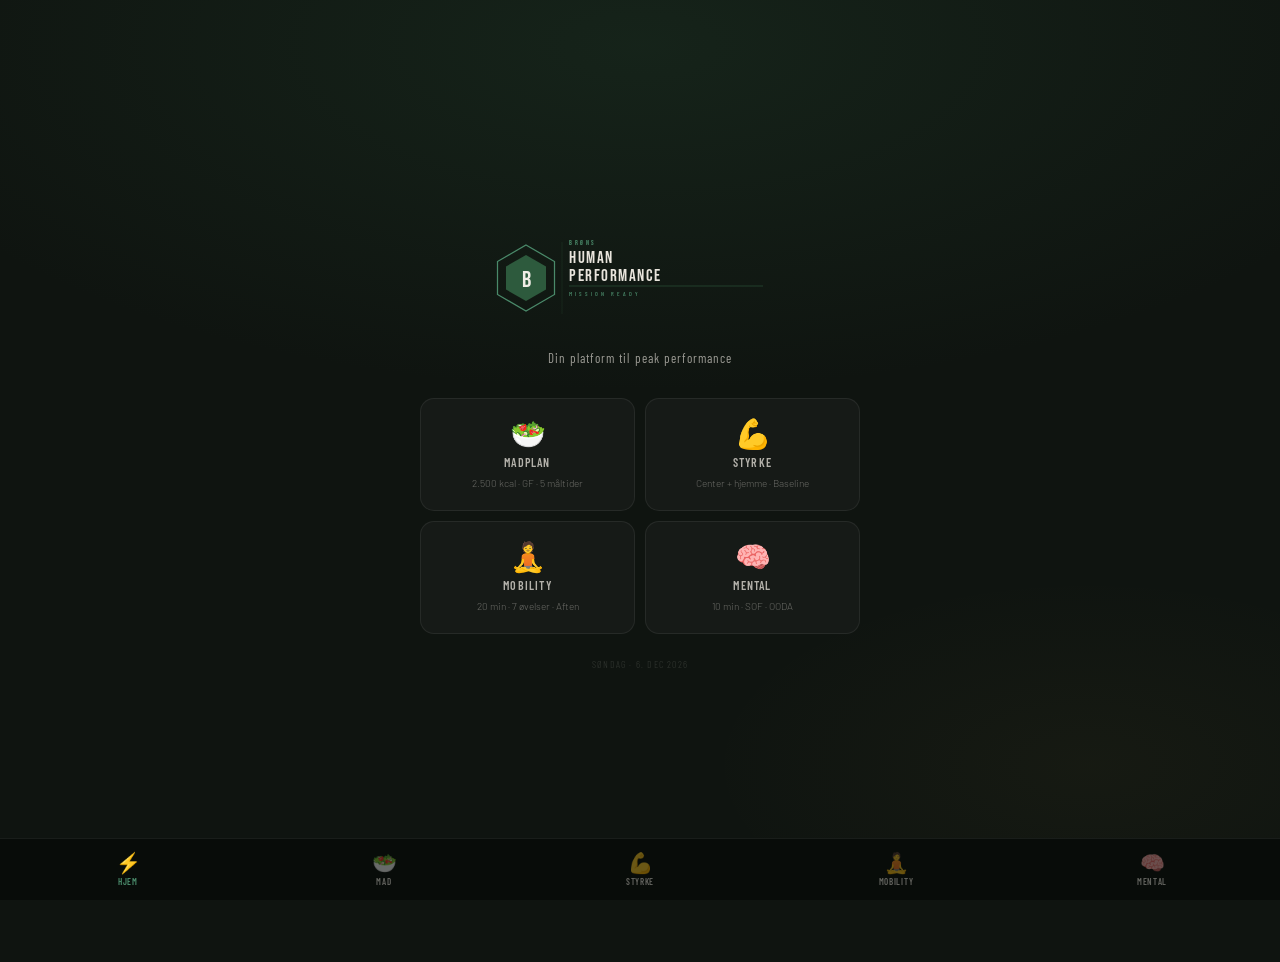
==== commit d771dde3: "Add files via upload" ====
--- a/index.html.html
+++ b/index.html.html
@@ -26,8 +26,8 @@
   --bor:rgba(255,255,255,0.07);
   --bor2:rgba(255,255,255,0.12);
   --txt:#E8E4DC;
-  --mut:rgba(232,228,220,0.45);
-  --mut2:rgba(232,228,220,0.25);
+  --mut:rgba(232,228,220,0.65);
+  --mut2:rgba(232,228,220,0.4);
   --acc:#2D5A3D;
   --acl:rgba(45,90,61,0.15);
   --acm:#4A8A6A;
@@ -290,7 +290,7 @@
   font-family:'Bebas Neue',sans-serif;font-size:18px;flex-shrink:0;
 }
 .meal-info{flex:1;min-width:0;}
-.meal-name{font-size:14px;font-weight:500;color:var(--txt);margin-bottom:3px;line-height:1.3;}
+.meal-name{font-size:15px;font-weight:500;color:var(--txt);margin-bottom:3px;line-height:1.3;}
 .meal-tags{display:flex;gap:5px;flex-wrap:wrap;}
 .meal-tag{font-size:10px;padding:2px 7px;border-radius:10px;font-weight:500;}
 .tag-protein{background:var(--bluel);color:var(--blue);}
@@ -465,7 +465,7 @@
 .ex-col+.ex-col{border-left:1px solid var(--bor);}
 @media(max-width:540px){.ex-col+.ex-col{border-left:none;border-top:1px solid var(--bor);}}
 .steps{list-style:none;display:flex;flex-direction:column;gap:7px;margin-bottom:0.85rem;}
-.step{display:flex;gap:8px;font-size:13px;color:var(--txt);line-height:1.55;}
+.step{display:flex;gap:8px;font-size:14px;color:var(--txt);line-height:1.6;}
 .step-n{font-family:'Bebas Neue',sans-serif;font-size:1rem;color:var(--acm);flex-shrink:0;width:18px;line-height:1.4;}
 .yt{display:inline-flex;align-items:center;gap:5px;border-radius:6px;padding:6px 11px;font-size:11px;font-weight:600;text-decoration:none;transition:opacity 0.2s;margin-top:0.25rem;width:fit-content;}
 .yt:hover{opacity:0.82;}
@@ -531,7 +531,7 @@
 .pb-body{display:none;border-top:1px solid var(--bor);padding:1rem;background:var(--sur2);}
 .protocol-block.open .pb-body{display:block;}
 .pb-steps{list-style:none;display:flex;flex-direction:column;gap:9px;margin-bottom:0.85rem;}
-.pb-step{display:flex;gap:8px;font-size:13px;color:var(--txt);line-height:1.55;}
+.pb-step{display:flex;gap:8px;font-size:14px;color:var(--txt);line-height:1.6;}
 .pb-step-n{font-family:'Bebas Neue',sans-serif;font-size:1rem;color:var(--gold);flex-shrink:0;width:20px;line-height:1.4;}
 .pb-note{border-radius:6px;padding:0.6rem 0.85rem;font-size:12px;line-height:1.65;margin-top:0.5rem;}
 .pb-note strong{font-weight:600;}
@@ -1067,7 +1067,7 @@
   <div class="binn">
     <div class="btop">
       <div>
-        <div class="btitl">Baseline — Hvad forventes ved 47 år</div>
+        <div class="btitl">Baseline — Hvad forventes ved <span id="mob-age">49</span> år</div>
         <div class="bsubt">Aldersjusterede mobilitetsmål · Begynder → God → Fremragende</div>
       </div>
     </div>
@@ -1116,7 +1116,7 @@
         <div class="ex-col">
           <span class="clbl">Formål & Baseline</span>
           <div class="nb n-teal"><strong>Formål:</strong> Ankelmobilitet er kritisk for squat-dybde, løbeøkonomi og marchkapacitet. Stram ankel kompenseres op i knæ og hofte — kan bidrage til din gluteus medius-problematik.</div>
-          <div class="nb n-grn"><strong>Baseline god (47 år):</strong> Knæet rører væggen med foden 10 cm fra væggen. Fremragende: 12+ cm.</div>
+          <div class="nb n-grn"><strong>Baseline god (<span class="dyn-age">49</span> år):</strong> Knæet rører væggen med foden 10 cm fra væggen. Fremragende: 12+ cm.</div>
           <div class="nb n-amb"><strong>Alderstip:</strong> Ankelmobilitet falder typisk med alderen. Daglig øvelse er mere effektivt end ugentlig.</div>
         </div>
       </div>
@@ -1155,7 +1155,7 @@
         <div class="ex-col">
           <span class="clbl">Formål & Baseline</span>
           <div class="nb n-red"><strong>Din vigtigste øvelse:</strong> 90/90 rammer direkte de dybe hoftemuskler involveret i din gluteus medius-skade. Brug ekstra tid på den skadede side.</div>
-          <div class="nb n-grn"><strong>Baseline god (47 år):</strong> Kan holde positionen i 60 sek med rank ryg. Fremragende: 90 sek med fremadlæn over benet uden kompensation.</div>
+          <div class="nb n-grn"><strong>Baseline god (<span class="dyn-age">49</span> år):</strong> Kan holde positionen i 60 sek med rank ryg. Fremragende: 90 sek med fremadlæn over benet uden kompensation.</div>
           <div class="nb n-teal"><strong>Progression:</strong> Når du kan holde 90 sek — tilføj aktiv rotation frem og tilbage 10× pr. side.</div>
         </div>
       </div>
@@ -1194,7 +1194,7 @@
         <div class="ex-col">
           <span class="clbl">Formål & Baseline</span>
           <div class="nb n-teal"><strong>Formål:</strong> Rammer piriformis og ydre hofterotatorer fra en anden vinkel end 90/90. Supplerer gluteus medius-rehabiliteringen direkte.</div>
-          <div class="nb n-grn"><strong>Baseline god (47 år):</strong> Kan holde 60 sek uden at hofterne roterer til siden. Fremragende: 90 sek med begge hoftekamme jævne.</div>
+          <div class="nb n-grn"><strong>Baseline god (<span class="dyn-age">49</span> år):</strong> Kan holde 60 sek uden at hofterne roterer til siden. Fremragende: 90 sek med begge hoftekamme jævne.</div>
           <div class="nb n-red"><strong>Modificeret:</strong> Hoften når ikke gulvet? Læg et foldet håndklæde under. Aldrig tving det — skal mærkes, ikke gøre ondt.</div>
         </div>
       </div>
@@ -1234,7 +1234,7 @@
         <div class="ex-col">
           <span class="clbl">Formål & Baseline</span>
           <div class="nb n-amb"><strong>Formål:</strong> Stram psoas tilter bækkenet fremad og øger belastningen på lænden og gluteus medius ved hvert løbeskridt. Kritisk for løbeøkonomi og hoftestabilitet.</div>
-          <div class="nb n-grn"><strong>Baseline god (47 år):</strong> Kan holde 45 sek pr. side med aktivt tucket bækken uden at rygsøjlen hyperextenderer. Fremragende: 60 sek med armløft.</div>
+          <div class="nb n-grn"><strong>Baseline god (<span class="dyn-age">49</span> år):</strong> Kan holde 45 sek pr. side med aktivt tucket bækken uden at rygsøjlen hyperextenderer. Fremragende: 60 sek med armløft.</div>
           <div class="nb n-teal"><strong>Nøgle:</strong> Bækkenet SKAL være tucket — ellers strækker du lænden, ikke psoas. Den fejl laver de fleste.</div>
         </div>
       </div>
@@ -1274,7 +1274,7 @@
         <div class="ex-col">
           <span class="clbl">Formål & Baseline</span>
           <div class="nb n-teal"><strong>Formål:</strong> Baglårene er intenst brugt ved deadlift, RDL og løb. Stramme baglår øger belastningen på lænden og kan kompensere ind i hoften — direkte forebyggelse.</div>
-          <div class="nb n-grn"><strong>Baseline god (47 år):</strong> Kan løfte benet til ~75° fra gulvet med strakt knæ. Fremragende: 90° (lodret). De fleste mænd starter på 50–60°.</div>
+          <div class="nb n-grn"><strong>Baseline god (<span class="dyn-age">49</span> år):</strong> Kan løfte benet til ~75° fra gulvet med strakt knæ. Fremragende: 90° (lodret). De fleste mænd starter på 50–60°.</div>
           <div class="nb n-amb"><strong>Undgå:</strong> Rund ikke ryggen for at nå længere. Lænd mod gulvet hele vejen — bevæg kun hoften.</div>
         </div>
       </div>
@@ -1312,7 +1312,7 @@
         <div class="ex-col">
           <span class="clbl">Formål & Baseline</span>
           <div class="nb n-teal"><strong>Formål:</strong> Thorakal rotation er kritisk for løbeøkonomi — modsatrettet arm- og bensvingning kræver fri rotation i øvre ryg. Stiv thorakal rygsøjle tvinger kompensation ned i lænden og hoften.</div>
-          <div class="nb n-grn"><strong>Baseline god (47 år):</strong> Thorakal rotation ≥45° til begge sider. Fremragende: 60°. Test: sid på stol og roter kun overkroppen — mål med armene.</div>
+          <div class="nb n-grn"><strong>Baseline god (<span class="dyn-age">49</span> år):</strong> Thorakal rotation ≥45° til begge sider. Fremragende: 60°. Test: sid på stol og roter kun overkroppen — mål med armene.</div>
           <div class="nb n-amb"><strong>Nøgle:</strong> I thorakal rotation — hold hofterne stille. Isolér bevægelsen til øvre ryg. Det er sværere end det lyder.</div>
         </div>
       </div>
@@ -2104,6 +2104,29 @@
 
 
 
+
+// Update dynamic age displays
+(function() {
+  var dob = new Date(1977, 5, 19);
+  var now = new Date();
+  var age = now.getFullYear() - dob.getFullYear();
+  var m = now.getMonth() - dob.getMonth();
+  if (m < 0 || (m === 0 && now.getDate() < dob.getDate())) age--;
+  
+  // Update all dynamic age spans
+  document.querySelectorAll('.dyn-age').forEach(function(el) {
+    el.textContent = age;
+  });
+  var mobAge = document.getElementById('mob-age');
+  if (mobAge) mobAge.textContent = age;
+  
+  // Update baseline title in tracker
+  var bsecTitle = document.querySelector('.btitl');
+  if (bsecTitle && bsecTitle.textContent.includes('Baseline')) {
+    // Already handled by getAge() in tracker
+  }
+})();
+
 </script>
 </body>
 </html>
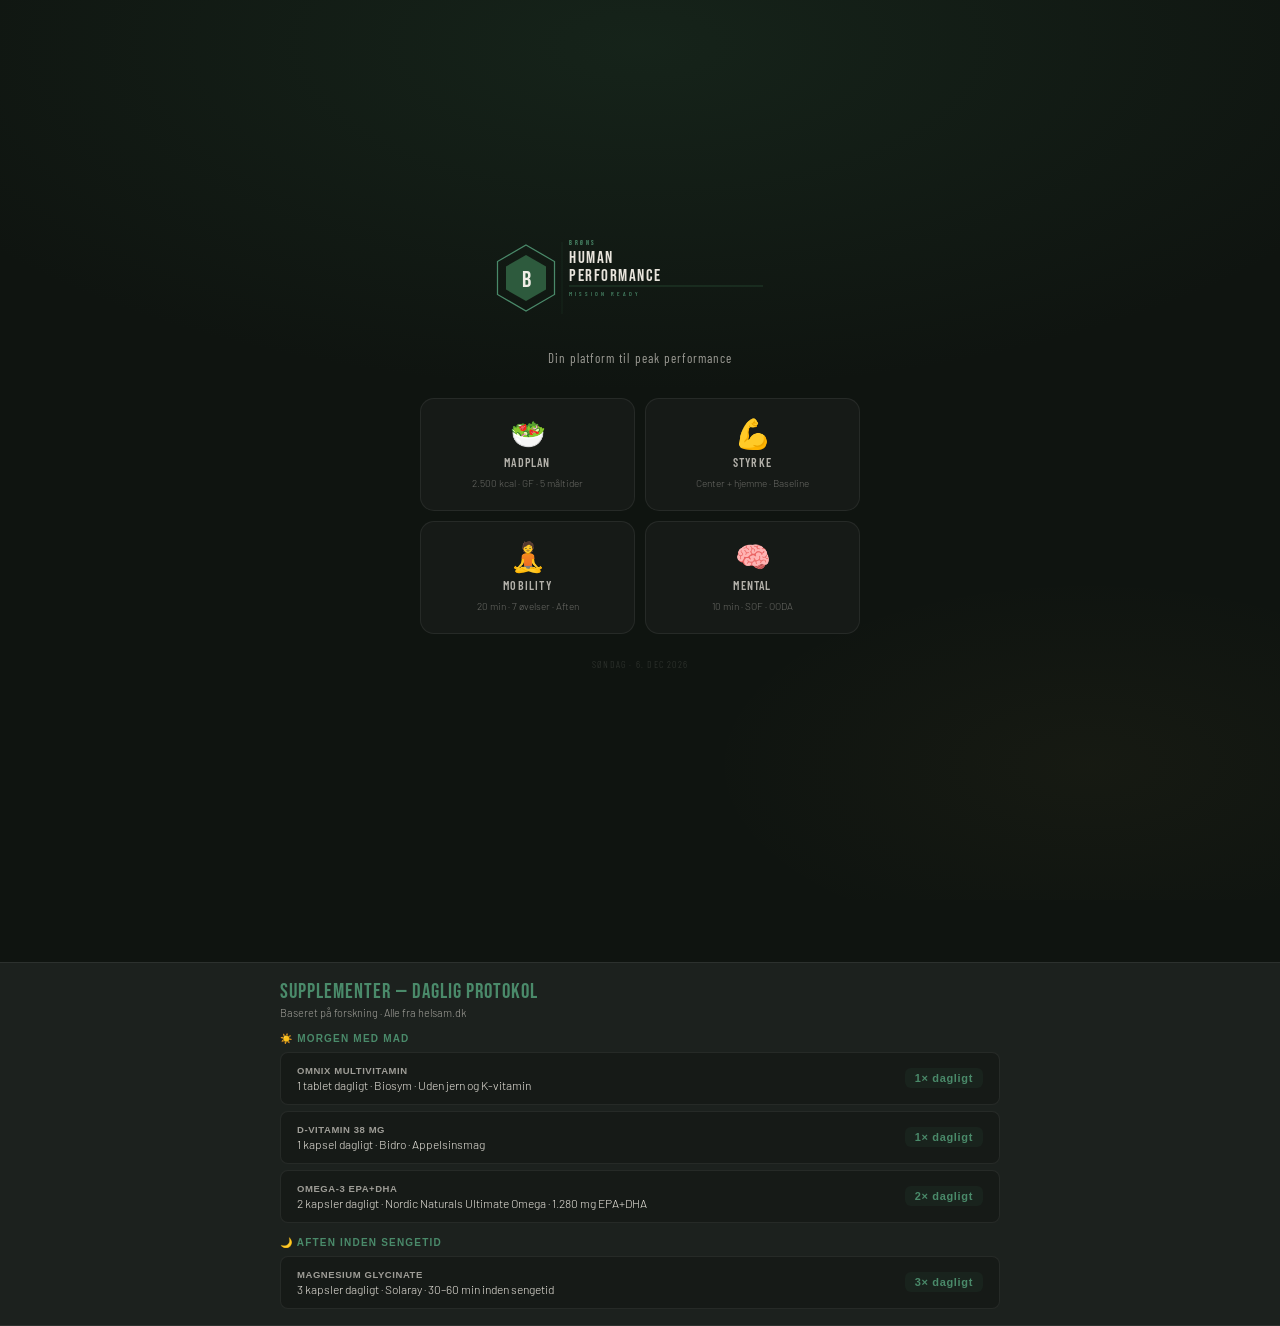
==== commit 0dd142a8: "Add files via upload" ====
--- a/index.html.html
+++ b/index.html.html
@@ -889,6 +889,61 @@
 </div>
 
 <!-- STYRKE TRACKER -->
+<!-- SUPPLEMENTER -->
+<div class="bsec" style="border-top:1px solid var(--bor);">
+  <div class="binn">
+    <div class="btop">
+      <div>
+        <div class="btitl">Supplementer — Daglig Protokol</div>
+        <div class="bsubt">Baseret på forskning · Alle fra helsam.dk</div>
+      </div>
+    </div>
+    <div style="margin-top:.75rem;">
+
+      <div style="font-size:10px;font-weight:600;letter-spacing:.12em;text-transform:uppercase;color:var(--acm);margin-bottom:8px;">☀️ Morgen med mad</div>
+
+      <div class="bcard" style="display:flex;justify-content:space-between;align-items:center;padding:.75rem 1rem;margin-bottom:6px;">
+        <div>
+          <div class="bcnm" style="margin-bottom:2px">OmniX Multivitamin</div>
+          <div style="font-size:12px;color:var(--txt);">1 tablet dagligt · Biosym · Uden jern og K-vitamin</div>
+        </div>
+        <div style="background:var(--acl);border-radius:6px;padding:4px 10px;font-size:11px;font-weight:600;color:var(--acm);letter-spacing:.06em;flex-shrink:0;">1× dagligt</div>
+      </div>
+
+      <div class="bcard" style="display:flex;justify-content:space-between;align-items:center;padding:.75rem 1rem;margin-bottom:6px;">
+        <div>
+          <div class="bcnm" style="margin-bottom:2px">D-vitamin 38 µg</div>
+          <div style="font-size:12px;color:var(--txt);">1 kapsel dagligt · Bidro · Appelsinsmag</div>
+        </div>
+        <div style="background:var(--acl);border-radius:6px;padding:4px 10px;font-size:11px;font-weight:600;color:var(--acm);letter-spacing:.06em;flex-shrink:0;">1× dagligt</div>
+      </div>
+
+      <div class="bcard" style="display:flex;justify-content:space-between;align-items:center;padding:.75rem 1rem;margin-bottom:14px;">
+        <div>
+          <div class="bcnm" style="margin-bottom:2px">Omega-3 EPA+DHA</div>
+          <div style="font-size:12px;color:var(--txt);">2 kapsler dagligt · Nordic Naturals Ultimate Omega · 1.280 mg EPA+DHA</div>
+        </div>
+        <div style="background:var(--acl);border-radius:6px;padding:4px 10px;font-size:11px;font-weight:600;color:var(--acm);letter-spacing:.06em;flex-shrink:0;">2× dagligt</div>
+      </div>
+
+      <div style="font-size:10px;font-weight:600;letter-spacing:.12em;text-transform:uppercase;color:var(--acm);margin-bottom:8px;">🌙 Aften inden sengetid</div>
+
+      <div class="bcard" style="display:flex;justify-content:space-between;align-items:center;padding:.75rem 1rem;">
+        <div>
+          <div class="bcnm" style="margin-bottom:2px">Magnesium Glycinate</div>
+          <div style="font-size:12px;color:var(--txt);">3 kapsler dagligt · Solaray · 30–60 min inden sengetid</div>
+        </div>
+        <div style="background:var(--acl);border-radius:6px;padding:4px 10px;font-size:11px;font-weight:600;color:var(--acm);letter-spacing:.06em;flex-shrink:0;">3× dagligt</div>
+      </div>
+
+    </div>
+  </div>
+</div>
+
+</div>
+
+
+
 <div class="view-panel" id="view-tracker">
 
 <!-- HERO -->
@@ -1043,7 +1098,6 @@
   </div>
 </div>
 
-</div>
 
 <!-- MOBILITY -->
 <div class="view-panel" id="view-mobility">
@@ -1876,18 +1930,15 @@
     { ids:['dl-b','dl-g','dl-gr'], m:[1.0,1.5,1.8], u:'kg' },
     { ids:['bp-b','bp-g','bp-gr'], m:[0.6,1.0,1.3], u:'kg' },
     { ids:['mp-b','mp-g','mp-gr'], m:[0.35,0.55,0.75], u:'kg' },
-    { ids:['fc-b','fc-g','fc-gr'], m:[0.35,0.5,0.65], u:'kg' },
+    { ids:['bor-b','bor-g','bor-gr'], m:[0.5,0.75,1.0], u:'kg' },
+    { ids:['lat-b','lat-g','lat-gr'], m:[0.45,0.65,0.85], u:'kg' },
   ];
   lifts.forEach(l => l.m.forEach((mult,i) => {
     const el = document.getElementById(l.ids[i]);
     if (el) el.textContent = r25(bw * mult * red) + ' ' + l.u;
   }));
 
-  const puV = [Math.max(3,Math.round(5*red)), Math.max(6,Math.round(10*red)), Math.max(10,Math.round(15*red))];
-  ['pu-b','pu-g','pu-gr'].forEach((id,i) => { const el=document.getElementById(id); if(el) el.textContent=puV[i]+' reps'; });
-
-  const plV = [Math.round(20*red), Math.round(35*red), Math.round(50*red)];
-  ['pl-b','pl-g','pl-gr'].forEach((id,i) => { const el=document.getElementById(id); if(el) el.textContent=plV[i]+' sek'; });
+
 
   const data = gs(); data['bw'] = bw; ss(data);
 }
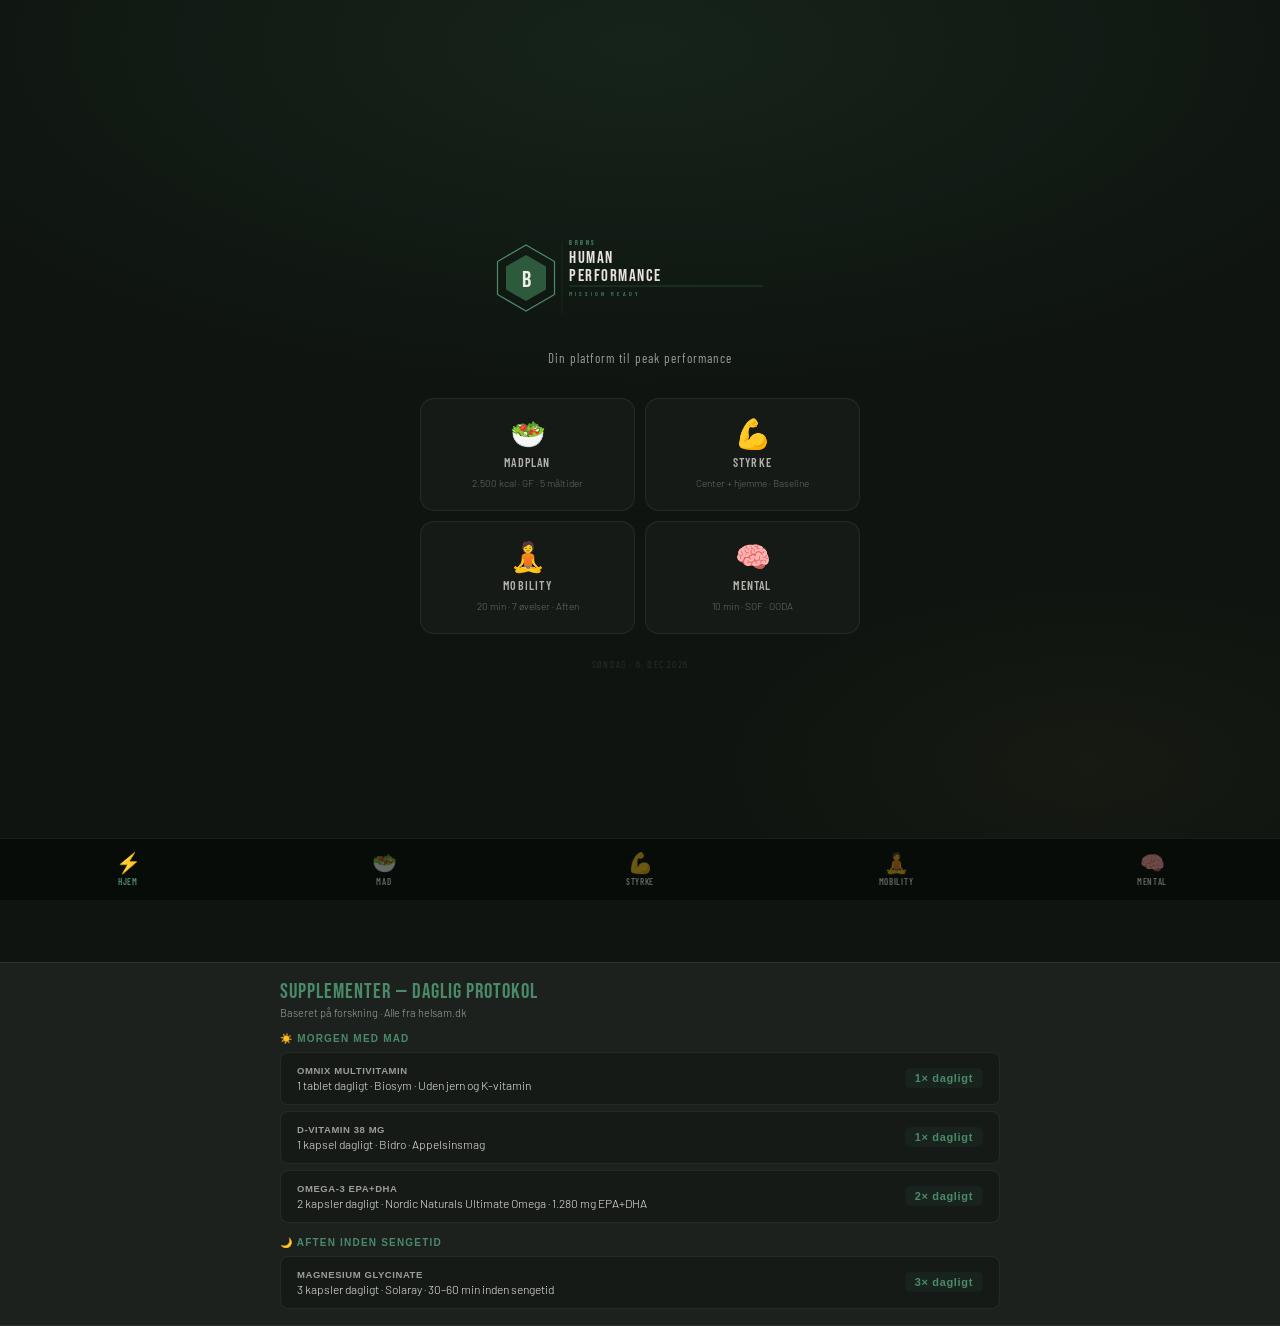
==== commit 67c6bfd3: "Add files via upload" ====
--- a/index.html.html
+++ b/index.html.html
@@ -940,8 +940,6 @@
   </div>
 </div>
 
-</div>
-
 
 
 <div class="view-panel" id="view-tracker">
@@ -1096,6 +1094,8 @@
 
     </div>
   </div>
+</div>
+
 </div>
 
 
